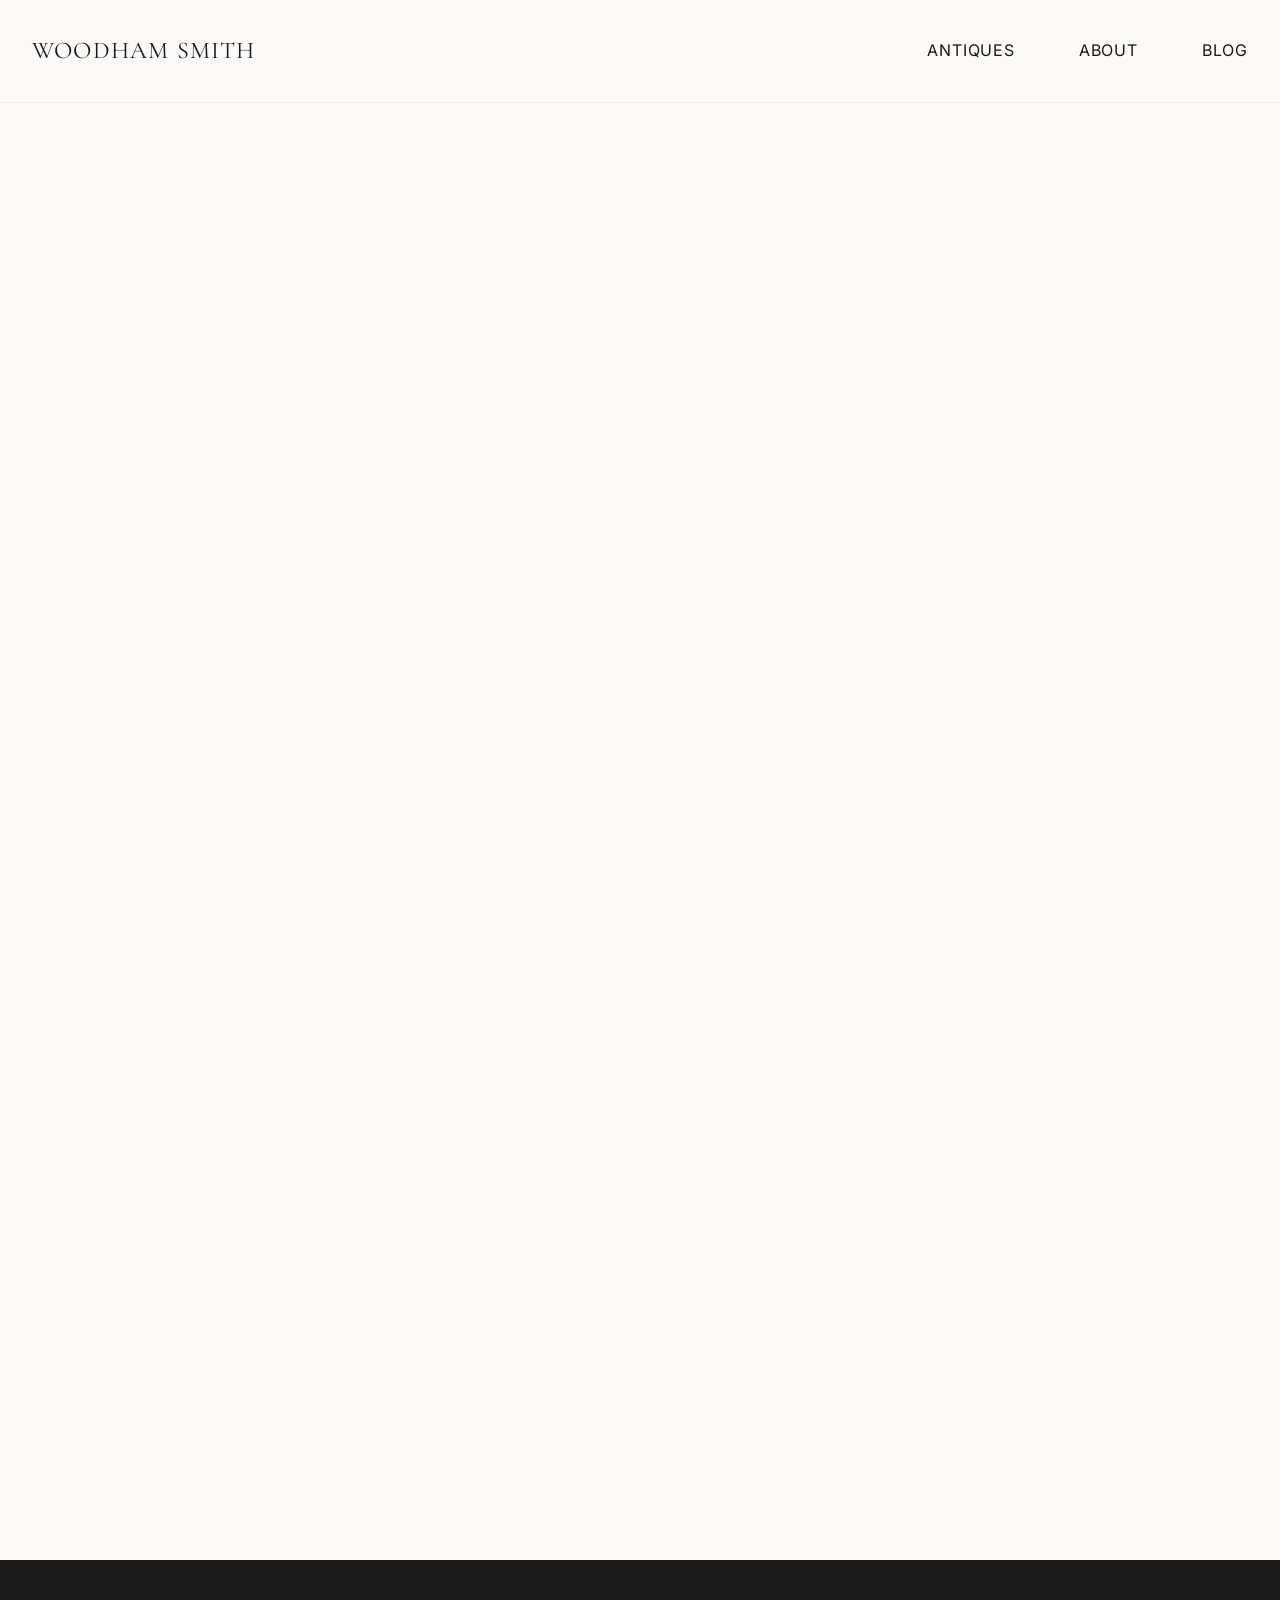
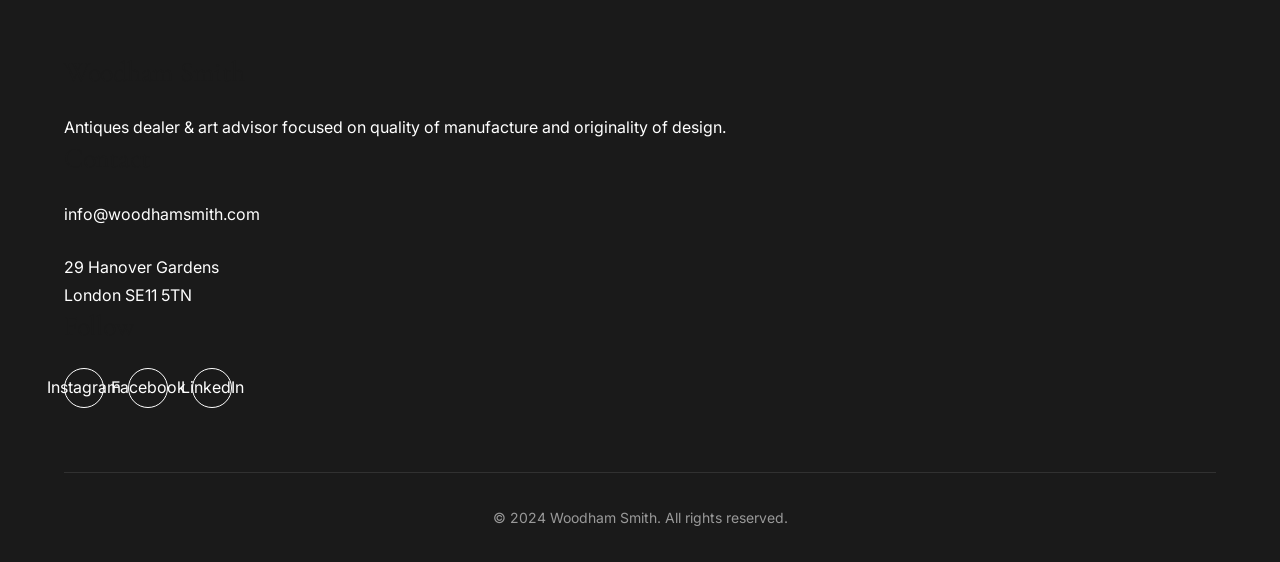
==== about.html @ f8bad155 "Initial build of Woodham Smith antiques website Complete static site with 125 products across 9 cate" ====
<!DOCTYPE html>
<html lang="en">
<head>
    <meta charset="UTF-8">
    <meta name="viewport" content="width=device-width, initial-scale=1.0">
    <title>About - Woodham Smith</title>
    <link href="https://fonts.googleapis.com/css2?family=Cormorant+Garamond:wght@400;600;700&family=Inter:wght@400;500;600&display=swap" rel="stylesheet">
    <link rel="stylesheet" href="css/style.css">
</head>
<body>
    <!-- Header -->
    <header class="header">
        <div class="header-container">
            <div class="logo">
                <a href="index.html">Woodham Smith</a>
            </div>

            <nav class="nav" id="nav">
                <a href="index.html" class="nav-link">Antiques</a>
                <a href="about.html" class="nav-link active">About</a>
                <a href="blog.html" class="nav-link">Blog</a>
            </nav>

            <button class="hamburger" id="hamburger">
                <span></span>
                <span></span>
                <span></span>
            </button>
        </div>
    </header>

    <!-- Main Content -->
    <main class="about-page">
        <section class="about-hero fade-in">
            <div class="container">
                <h1>About Thomas Woodham-Smith</h1>
            </div>
        </section>

        <section class="about-content fade-in">
            <div class="container">
                <div class="about-text">
                    <p>
                        Thomas Woodham-Smith is an antiques dealer and art advisor focused on quality of manufacture and originality of design across various periods. With a career spanning decades, he has established himself as a trusted voice in the international antiques market.
                    </p>

                    <h2>Career Highlights</h2>

                    <p>
                        In 1985, Thomas joined <strong>Mallett</strong>, where he quickly rose through the ranks to become associate director and later managing director of Mallett at Bourdon House. In 2006, he was appointed Managing Director at the Bond Street location, overseeing one of London's most prestigious antiques galleries.
                    </p>

                    <p>
                        In 2008, Thomas founded and served as Creative Director and Chairman of the <strong>Masterpiece Fair</strong>, an influential art and antiques fair that became a hallmark of the London social calendar. He continued in this role until 2010, when he left Mallett to establish himself in private dealing and consultancy.
                    </p>

                    <p>
                        Since transitioning to independent practice, Thomas has undertaken notable projects including collaborations with renowned photographer and designer Willy Rizzo, overseeing specialized restoration businesses, and acquiring workshop premises in Clapham to support his growing network of craftspeople and conservators.
                    </p>

                    <p>
                        In 2019, Thomas co-purchased and spearheaded the regeneration of the <strong>BADA Fair</strong>, rebranding and repositioning it as <strong>The Open Art Fair</strong>. This venture reflects his ongoing commitment to fostering excellence and innovation within the antiques and art community.
                    </p>

                    <h2>Philosophy</h2>

                    <p>
                        Thomas believes that the true value of an antique lies not merely in its age or provenance, but in the craftsmanship and design that created it. Whether sourcing Georgian furniture, European ceramics, or contemporary works by emerging designers, his focus remains unwavering: quality of manufacture and originality of design.
                    </p>
                </div>
            </div>
        </section>

        <section class="contact-section fade-in">
            <div class="container">
                <h2>Get In Touch</h2>
                <div class="contact-info">
                    <div class="contact-item">
                        <h3>Email</h3>
                        <p><a href="mailto:info@woodhamsmith.com">info@woodhamsmith.com</a></p>
                    </div>
                    <div class="contact-item">
                        <h3>Address</h3>
                        <p>29 Hanover Gardens<br>London SE11 5TN<br>United Kingdom</p>
                    </div>
                </div>
            </div>
        </section>
    </main>

    <!-- Footer -->
    <footer class="footer">
        <div class="container">
            <div class="footer-content">
                <div class="footer-section">
                    <h3>Woodham Smith</h3>
                    <p>Antiques dealer & art advisor focused on quality of manufacture and originality of design.</p>
                </div>

                <div class="footer-section">
                    <h3>Contact</h3>
                    <p>info@woodhamsmith.com</p>
                    <p>29 Hanover Gardens<br>London SE11 5TN</p>
                </div>

                <div class="footer-section">
                    <h3>Follow</h3>
                    <div class="social-links">
                        <a href="https://www.instagram.com/woodhamsmithltd/" target="_blank">Instagram</a>
                        <a href="https://www.facebook.com/woodhamsmith" target="_blank">Facebook</a>
                        <a href="https://www.linkedin.com/company/woodham-smith/" target="_blank">LinkedIn</a>
                    </div>
                </div>
            </div>

            <div class="footer-bottom">
                <p>&copy; 2024 Woodham Smith. All rights reserved.</p>
            </div>
        </div>
    </footer>

    <script>
        // Mobile hamburger menu toggle
        const hamburger = document.getElementById('hamburger');
        const nav = document.getElementById('nav');

        hamburger.addEventListener('click', () => {
            nav.classList.toggle('active');
            hamburger.classList.toggle('active');
        });

        // Close menu when a link is clicked
        document.querySelectorAll('.nav-link').forEach(link => {
            link.addEventListener('click', () => {
                nav.classList.remove('active');
                hamburger.classList.remove('active');
            });
        });
    </script>
</body>
</html>
---- css/style.css ----
/* ============================================================================
   WOODHAM SMITH - Luxury Antiques Dealer Website
   Professional CSS for elegant, responsive design
   ============================================================================ */

/* ============================================================================
   1. CSS VARIABLES - Colors, Fonts, Spacing
   ============================================================================ */

:root {
  /* Color Palette */
  --color-off-white: #faf9f7;
  --color-white: #ffffff;
  --color-charcoal: #1a1a1a;
  --color-dark-gray: #2a2a2a;
  --color-light-gray: #f0ebe3;
  --color-medium-gray: #999999;
  --color-gold: #b8860b;
  --color-gold-light: #d4af37;
  --color-gold-dark: #8b6914;

  /* Typography */
  --font-serif: "Cormorant Garamond", "Georgia", serif;
  --font-sans: "Inter", -apple-system, BlinkMacSystemFont, "Segoe UI", "Roboto", sans-serif;

  /* Font Sizes */
  --fs-h1: 3.5rem;
  --fs-h2: 2.5rem;
  --fs-h3: 1.75rem;
  --fs-h4: 1.5rem;
  --fs-base: 1rem;
  --fs-small: 0.875rem;
  --fs-xs: 0.75rem;

  /* Line Heights */
  --lh-tight: 1.2;
  --lh-normal: 1.6;
  --lh-relaxed: 1.8;

  /* Spacing */
  --spacing-xs: 0.5rem;
  --spacing-sm: 1rem;
  --spacing-md: 1.5rem;
  --spacing-lg: 2rem;
  --spacing-xl: 3rem;
  --spacing-2xl: 4rem;
  --spacing-3xl: 6rem;

  /* Transitions */
  --transition-fast: 150ms ease-out;
  --transition-normal: 300ms ease-out;
  --transition-slow: 500ms ease-out;

  /* Shadows */
  --shadow-sm: 0 2px 8px rgba(26, 26, 26, 0.08);
  --shadow-md: 0 4px 16px rgba(26, 26, 26, 0.12);
  --shadow-lg: 0 8px 32px rgba(26, 26, 26, 0.16);

  /* Breakpoints (used in media queries) */
  --bp-sm: 480px;
  --bp-md: 768px;
  --bp-lg: 1024px;
  --bp-xl: 1440px;
}

/* ============================================================================
   2. RESET & BASE STYLES
   ============================================================================ */

*,
*::before,
*::after {
  box-sizing: border-box;
  margin: 0;
  padding: 0;
}

html {
  font-size: 16px;
  scroll-behavior: smooth;
  -webkit-font-smoothing: antialiased;
  -moz-osx-font-smoothing: grayscale;
}

body {
  font-family: var(--font-sans);
  font-size: var(--fs-base);
  line-height: var(--lh-normal);
  color: var(--color-charcoal);
  background-color: var(--color-off-white);
  overflow-x: hidden;
}

/* Typography Base */
h1, h2, h3, h4, h5, h6 {
  font-family: var(--font-serif);
  font-weight: 400;
  line-height: var(--lh-tight);
  margin-bottom: var(--spacing-md);
  color: var(--color-charcoal);
}

h1 {
  font-size: var(--fs-h1);
  letter-spacing: -0.02em;
}

h2 {
  font-size: var(--fs-h2);
  letter-spacing: -0.015em;
}

h3 {
  font-size: var(--fs-h3);
  letter-spacing: -0.01em;
}

h4 {
  font-size: var(--fs-h4);
}

h5 {
  font-size: 1.25rem;
}

h6 {
  font-size: var(--fs-base);
  text-transform: uppercase;
  letter-spacing: 0.15em;
  font-weight: 500;
}

p {
  margin-bottom: var(--spacing-md);
  line-height: var(--lh-relaxed);
}

p:last-child {
  margin-bottom: 0;
}

a {
  color: var(--color-charcoal);
  text-decoration: none;
  transition: color var(--transition-normal);
}

a:hover {
  color: var(--color-gold);
}

ul, ol {
  margin-bottom: var(--spacing-md);
  padding-left: var(--spacing-lg);
}

li {
  margin-bottom: var(--spacing-sm);
}

img {
  display: block;
  max-width: 100%;
  height: auto;
}

button {
  font-family: var(--font-sans);
  cursor: pointer;
  border: none;
  background: none;
}

/* ============================================================================
   3. HEADER & NAVIGATION
   ============================================================================ */

.header {
  position: fixed;
  top: 0;
  left: 0;
  right: 0;
  z-index: 1000;
  background-color: var(--color-off-white);
  border-bottom: 1px solid var(--color-light-gray);
  transition: all var(--transition-normal);
  padding: var(--spacing-md) var(--spacing-lg);
}

.header.scrolled {
  box-shadow: var(--shadow-sm);
}

.header-container {
  max-width: 1440px;
  margin: 0 auto;
  display: flex;
  align-items: center;
  justify-content: space-between;
}

.logo {
  font-family: var(--font-serif);
  font-size: var(--fs-h4);
  font-weight: 400;
  letter-spacing: 0.05em;
  color: var(--color-charcoal);
  text-transform: uppercase;
  transition: color var(--transition-normal);
}

.logo:hover {
  color: var(--color-gold);
}

.nav {
  display: none;
  gap: var(--spacing-2xl);
}

.nav a {
  font-size: var(--fs-base);
  letter-spacing: 0.05em;
  text-transform: uppercase;
  position: relative;
}

.nav a::after {
  content: '';
  position: absolute;
  bottom: -4px;
  left: 0;
  width: 0;
  height: 2px;
  background-color: var(--color-gold);
  transition: width var(--transition-normal);
}

.nav a:hover::after {
  width: 100%;
}

/* Mobile Hamburger Menu */
.hamburger {
  display: flex;
  flex-direction: column;
  gap: 6px;
  width: 24px;
  height: 24px;
  background: none;
  border: none;
  padding: 0;
  cursor: pointer;
}

.hamburger span {
  display: block;
  width: 100%;
  height: 2px;
  background-color: var(--color-charcoal);
  transition: all var(--transition-normal);
}

.hamburger.active span:nth-child(1) {
  transform: rotate(45deg) translate(8px, 8px);
}

.hamburger.active span:nth-child(2) {
  opacity: 0;
}

.hamburger.active span:nth-child(3) {
  transform: rotate(-45deg) translate(7px, -7px);
}

/* Mobile Navigation Menu */
.mobile-nav {
  position: absolute;
  top: 100%;
  left: 0;
  right: 0;
  background-color: var(--color-off-white);
  border-bottom: 1px solid var(--color-light-gray);
  max-height: 0;
  overflow: hidden;
  transition: max-height var(--transition-normal);
  display: flex;
  flex-direction: column;
}

.mobile-nav.active {
  max-height: 400px;
}

.mobile-nav a {
  padding: var(--spacing-md) var(--spacing-lg);
  border-top: 1px solid var(--color-light-gray);
  font-size: var(--fs-base);
  letter-spacing: 0.05em;
  text-transform: uppercase;
}

.mobile-nav a:hover {
  background-color: var(--color-light-gray);
}

/* Desktop Navigation */
@media (min-width: 768px) {
  .nav {
    display: flex;
  }

  .hamburger {
    display: none;
  }

  .mobile-nav {
    display: none !important;
  }

  .header {
    padding: var(--spacing-lg) var(--spacing-lg);
  }
}

/* ============================================================================
   4. HERO SECTION
   ============================================================================ */

.hero {
  position: relative;
  width: 100%;
  height: 60vh;
  min-height: 500px;
  margin-top: 70px;
  background-size: cover;
  background-position: center;
  background-attachment: fixed;
  display: flex;
  align-items: center;
  justify-content: center;
  text-align: center;
  overflow: hidden;
}

.hero::before {
  content: '';
  position: absolute;
  top: 0;
  left: 0;
  right: 0;
  bottom: 0;
  background: rgba(26, 26, 26, 0.4);
  z-index: 1;
}

.hero-content {
  position: relative;
  z-index: 2;
  color: var(--color-white);
  max-width: 800px;
  padding: var(--spacing-lg);
  animation: fadeInUp 1s ease-out;
}

.hero h1 {
  color: var(--color-white);
  font-size: clamp(2rem, 8vw, var(--fs-h1));
  margin-bottom: var(--spacing-md);
}

.hero p {
  font-size: clamp(1rem, 2vw, 1.25rem);
  color: var(--color-white);
  letter-spacing: 0.02em;
  margin-bottom: var(--spacing-lg);
}

/* ============================================================================
   5. PRODUCT GRID
   ============================================================================ */

.products-section {
  padding: var(--spacing-3xl) var(--spacing-lg);
  max-width: 1440px;
  margin: 0 auto;
}

.products-section h2 {
  text-align: center;
  margin-bottom: var(--spacing-3xl);
}

.products-grid {
  display: grid;
  grid-template-columns: 1fr;
  gap: var(--spacing-xl);
}

@media (min-width: 768px) {
  .products-grid {
    grid-template-columns: repeat(2, 1fr);
    gap: var(--spacing-2xl);
  }
}

@media (min-width: 1024px) {
  .products-grid {
    grid-template-columns: repeat(3, 1fr);
    gap: var(--spacing-2xl);
  }
}

.product-card {
  position: relative;
  overflow: hidden;
  background-color: var(--color-white);
  transition: all var(--transition-normal);
  box-shadow: var(--shadow-sm);
}

.product-card:hover {
  box-shadow: var(--shadow-lg);
  transform: translateY(-4px);
}

.product-image-wrapper {
  position: relative;
  overflow: hidden;
  aspect-ratio: 3 / 4;
}

.product-image {
  width: 100%;
  height: 100%;
  object-fit: cover;
  transition: transform var(--transition-slow);
}

.product-card:hover .product-image {
  transform: scale(1.05);
}

.product-overlay {
  position: absolute;
  top: 0;
  left: 0;
  right: 0;
  bottom: 0;
  background: rgba(26, 26, 26, 0.6);
  display: flex;
  flex-direction: column;
  align-items: center;
  justify-content: center;
  opacity: 0;
  transition: opacity var(--transition-normal);
  z-index: 10;
}

.product-card:hover .product-overlay {
  opacity: 1;
}

.product-overlay h3 {
  color: var(--color-white);
  margin-bottom: var(--spacing-md);
  text-align: center;
}

.product-info {
  padding: var(--spacing-md);
}

.product-title {
  font-family: var(--font-serif);
  font-size: var(--fs-h4);
  margin-bottom: var(--spacing-sm);
  color: var(--color-charcoal);
}

.product-category {
  font-size: var(--fs-small);
  color: var(--color-medium-gray);
  text-transform: uppercase;
  letter-spacing: 0.1em;
  margin-bottom: var(--spacing-sm);
}

.product-price {
  font-family: var(--font-serif);
  font-size: var(--fs-base);
  color: var(--color-gold);
  font-weight: 500;
}

/* ============================================================================
   6. CATEGORY FILTER BAR
   ============================================================================ */

.category-filter {
  padding: var(--spacing-lg) var(--spacing-lg);
  background-color: var(--color-white);
  border-bottom: 1px solid var(--color-light-gray);
  overflow-x: auto;
  -webkit-overflow-scrolling: touch;
}

.category-filter-container {
  max-width: 1440px;
  margin: 0 auto;
  display: flex;
  gap: var(--spacing-md);
  white-space: nowrap;
  padding: 0 0 var(--spacing-sm) 0;
}

.filter-pill {
  padding: var(--spacing-sm) var(--spacing-lg);
  border: 1px solid var(--color-medium-gray);
  background-color: transparent;
  color: var(--color-charcoal);
  font-size: var(--fs-small);
  letter-spacing: 0.05em;
  text-transform: uppercase;
  border-radius: 20px;
  cursor: pointer;
  transition: all var(--transition-normal);
  flex-shrink: 0;
}

.filter-pill:hover,
.filter-pill.active {
  background-color: var(--color-charcoal);
  color: var(--color-white);
  border-color: var(--color-charcoal);
}

/* ============================================================================
   7. INDIVIDUAL PRODUCT PAGE
   ============================================================================ */

.product-detail-section {
  padding: var(--spacing-3xl) var(--spacing-lg);
  margin-top: 70px;
  max-width: 1400px;
  margin-left: auto;
  margin-right: auto;
}

.product-detail-container {
  display: grid;
  gap: var(--spacing-3xl);
}

@media (min-width: 1024px) {
  .product-detail-container {
    grid-template-columns: 1fr 1fr;
    gap: var(--spacing-2xl);
  }
}

.product-gallery {
  position: relative;
}

.product-gallery-main {
  aspect-ratio: 3 / 4;
  overflow: hidden;
  background-color: var(--color-light-gray);
  margin-bottom: var(--spacing-md);
  cursor: zoom-in;
}

.product-gallery-main img {
  width: 100%;
  height: 100%;
  object-fit: cover;
  transition: transform var(--transition-slow);
}

.product-gallery-main.zoomed img {
  transform: scale(1.5);
  cursor: zoom-out;
}

.product-thumbnails {
  display: grid;
  grid-template-columns: repeat(4, 1fr);
  gap: var(--spacing-sm);
}

.product-thumbnail {
  aspect-ratio: 1;
  overflow: hidden;
  cursor: pointer;
  border: 2px solid transparent;
  transition: all var(--transition-normal);
}

.product-thumbnail:hover,
.product-thumbnail.active {
  border-color: var(--color-gold);
}

.product-thumbnail img {
  width: 100%;
  height: 100%;
  object-fit: cover;
  transition: transform var(--transition-normal);
}

.product-thumbnail:hover img {
  transform: scale(1.05);
}

@media (max-width: 1023px) {
  .product-gallery-main {
    position: sticky;
    top: 100px;
  }
}

.product-details {
  display: flex;
  flex-direction: column;
}

.product-details h1 {
  margin-bottom: var(--spacing-md);
}

.product-meta {
  display: flex;
  align-items: baseline;
  gap: var(--spacing-md);
  margin-bottom: var(--spacing-lg);
  padding-bottom: var(--spacing-lg);
  border-bottom: 1px solid var(--color-light-gray);
}

.product-price-detail {
  font-family: var(--font-serif);
  font-size: var(--fs-h3);
  color: var(--color-gold);
}

.product-status {
  font-size: var(--fs-small);
  color: var(--color-medium-gray);
  text-transform: uppercase;
  letter-spacing: 0.1em;
}

.product-description {
  margin-bottom: var(--spacing-lg);
  line-height: var(--lh-relaxed);
}

.product-specs {
  margin-bottom: var(--spacing-lg);
}

.product-specs h4 {
  margin-bottom: var(--spacing-sm);
  font-size: var(--fs-base);
  text-transform: uppercase;
  letter-spacing: 0.1em;
}

.product-specs ul {
  list-style: none;
  padding: 0;
}

.product-specs li {
  padding: var(--spacing-xs) 0;
  border-bottom: 1px solid var(--color-light-gray);
  display: flex;
  justify-content: space-between;
}

.product-specs li:last-child {
  border-bottom: none;
}

.enquire-button {
  align-self: flex-start;
  margin-top: auto;
}

/* ============================================================================
   8. ENQUIRE BUTTON (GLOBAL)
   ============================================================================ */

.btn-enquire {
  display: inline-block;
  padding: var(--spacing-md) var(--spacing-2xl);
  background-color: var(--color-charcoal);
  color: var(--color-white);
  font-size: var(--fs-small);
  letter-spacing: 0.1em;
  text-transform: uppercase;
  border-radius: 2px;
  transition: all var(--transition-normal);
  box-shadow: var(--shadow-sm);
  position: relative;
  overflow: hidden;
}

.btn-enquire::before {
  content: '';
  position: absolute;
  top: 0;
  left: -100%;
  width: 100%;
  height: 100%;
  background-color: var(--color-gold);
  transition: left var(--transition-normal);
  z-index: -1;
}

.btn-enquire:hover {
  color: var(--color-charcoal);
  box-shadow: var(--shadow-md);
}

.btn-enquire:hover::before {
  left: 0;
}

/* Secondary Button */
.btn-secondary {
  display: inline-block;
  padding: var(--spacing-md) var(--spacing-2xl);
  background-color: transparent;
  color: var(--color-charcoal);
  border: 1px solid var(--color-charcoal);
  font-size: var(--fs-small);
  letter-spacing: 0.1em;
  text-transform: uppercase;
  border-radius: 2px;
  transition: all var(--transition-normal);
}

.btn-secondary:hover {
  background-color: var(--color-charcoal);
  color: var(--color-white);
}

/* ============================================================================
   9. ABOUT PAGE
   ============================================================================ */

.about-section {
  padding: var(--spacing-3xl) var(--spacing-lg);
  margin-top: 70px;
  max-width: 1000px;
  margin-left: auto;
  margin-right: auto;
}

.about-header {
  text-align: center;
  margin-bottom: var(--spacing-3xl);
}

.about-header h1 {
  margin-bottom: var(--spacing-md);
}

.about-content {
  display: grid;
  gap: var(--spacing-3xl);
}

@media (min-width: 768px) {
  .about-content {
    grid-template-columns: 1fr 1fr;
    gap: var(--spacing-2xl);
    align-items: center;
  }
}

.about-text {
  line-height: var(--lh-relaxed);
}

.about-text h3 {
  margin-bottom: var(--spacing-md);
  margin-top: var(--spacing-lg);
}

.about-text h3:first-child {
  margin-top: 0;
}

.about-image {
  width: 100%;
  aspect-ratio: 4 / 5;
  overflow: hidden;
  border-radius: 2px;
}

.about-image img {
  width: 100%;
  height: 100%;
  object-fit: cover;
}

/* ============================================================================
   10. BLOG LISTING PAGE
   ============================================================================ */

.blog-section {
  padding: var(--spacing-3xl) var(--spacing-lg);
  margin-top: 70px;
  max-width: 1440px;
  margin-left: auto;
  margin-right: auto;
}

.blog-section h1 {
  text-align: center;
  margin-bottom: var(--spacing-3xl);
}

.blog-grid {
  display: grid;
  grid-template-columns: 1fr;
  gap: var(--spacing-2xl);
}

@media (min-width: 768px) {
  .blog-grid {
    grid-template-columns: repeat(2, 1fr);
  }
}

@media (min-width: 1024px) {
  .blog-grid {
    grid-template-columns: repeat(3, 1fr);
  }
}

.blog-card {
  display: flex;
  flex-direction: column;
  background-color: var(--color-white);
  box-shadow: var(--shadow-sm);
  transition: all var(--transition-normal);
  overflow: hidden;
}

.blog-card:hover {
  box-shadow: var(--shadow-lg);
  transform: translateY(-4px);
}

.blog-thumbnail {
  width: 100%;
  aspect-ratio: 16 / 9;
  overflow: hidden;
  background-color: var(--color-light-gray);
}

.blog-thumbnail img {
  width: 100%;
  height: 100%;
  object-fit: cover;
  transition: transform var(--transition-slow);
}

.blog-card:hover .blog-thumbnail img {
  transform: scale(1.05);
}

.blog-card-content {
  padding: var(--spacing-lg);
  display: flex;
  flex-direction: column;
  flex-grow: 1;
}

.blog-date {
  font-size: var(--fs-small);
  color: var(--color-medium-gray);
  text-transform: uppercase;
  letter-spacing: 0.1em;
  margin-bottom: var(--spacing-sm);
}

.blog-card h3 {
  margin-bottom: var(--spacing-md);
  font-size: var(--fs-h4);
}

.blog-excerpt {
  color: var(--color-medium-gray);
  margin-bottom: var(--spacing-md);
  line-height: var(--lh-relaxed);
  flex-grow: 1;
}

.blog-card-link {
  color: var(--color-gold);
  font-size: var(--fs-small);
  letter-spacing: 0.1em;
  text-transform: uppercase;
  transition: color var(--transition-normal);
}

.blog-card-link:hover {
  color: var(--color-gold-dark);
}

/* ============================================================================
   11. BLOG POST PAGE
   ============================================================================ */

.blog-post-section {
  padding: var(--spacing-3xl) var(--spacing-lg);
  margin-top: 70px;
  max-width: 800px;
  margin-left: auto;
  margin-right: auto;
}

.blog-post-header {
  text-align: center;
  margin-bottom: var(--spacing-3xl);
  padding-bottom: var(--spacing-3xl);
  border-bottom: 1px solid var(--color-light-gray);
}

.blog-post-header h1 {
  margin-bottom: var(--spacing-md);
  font-size: clamp(2rem, 6vw, var(--fs-h2));
}

.blog-post-meta {
  display: flex;
  justify-content: center;
  gap: var(--spacing-md);
  font-size: var(--fs-small);
  color: var(--color-medium-gray);
  text-transform: uppercase;
  letter-spacing: 0.1em;
}

.blog-post-featured {
  width: 100%;
  aspect-ratio: 16 / 9;
  margin-bottom: var(--spacing-3xl);
  overflow: hidden;
  border-radius: 2px;
}

.blog-post-featured img {
  width: 100%;
  height: 100%;
  object-fit: cover;
}

.blog-post-content {
  font-size: var(--fs-base);
  line-height: var(--lh-relaxed);
  color: var(--color-charcoal);
}

.blog-post-content h2 {
  margin-top: var(--spacing-2xl);
  margin-bottom: var(--spacing-md);
}

.blog-post-content h3 {
  margin-top: var(--spacing-xl);
  margin-bottom: var(--spacing-md);
  font-size: var(--fs-h4);
}

.blog-post-content p {
  margin-bottom: var(--spacing-md);
}

.blog-post-content blockquote {
  padding-left: var(--spacing-lg);
  border-left: 3px solid var(--color-gold);
  margin: var(--spacing-lg) 0;
  color: var(--color-medium-gray);
  font-style: italic;
}

.blog-post-content img {
  margin: var(--spacing-2xl) 0;
  border-radius: 2px;
}

.blog-post-footer {
  margin-top: var(--spacing-3xl);
  padding-top: var(--spacing-2xl);
  border-top: 1px solid var(--color-light-gray);
  text-align: center;
}

/* ============================================================================
   12. FOOTER
   ============================================================================ */

.footer {
  background-color: var(--color-charcoal);
  color: var(--color-white);
  padding: var(--spacing-3xl) var(--spacing-lg) var(--spacing-lg);
  margin-top: var(--spacing-3xl);
}

.footer-container {
  max-width: 1440px;
  margin: 0 auto;
  display: grid;
  grid-template-columns: 1fr;
  gap: var(--spacing-2xl);
}

@media (min-width: 768px) {
  .footer-container {
    grid-template-columns: repeat(3, 1fr);
    gap: var(--spacing-2xl);
  }
}

.footer-section h4 {
  color: var(--color-white);
  margin-bottom: var(--spacing-md);
  font-size: var(--fs-small);
  letter-spacing: 0.1em;
  text-transform: uppercase;
}

.footer-links {
  list-style: none;
  display: flex;
  flex-direction: column;
  gap: var(--spacing-sm);
}

.footer-links a {
  color: var(--color-white);
  font-size: var(--fs-small);
  transition: color var(--transition-normal);
}

.footer-links a:hover {
  color: var(--color-gold);
}

.social-links {
  display: flex;
  gap: var(--spacing-md);
  margin-top: var(--spacing-md);
}

.social-links a {
  display: inline-flex;
  align-items: center;
  justify-content: center;
  width: 40px;
  height: 40px;
  border-radius: 50%;
  border: 1px solid var(--color-white);
  color: var(--color-white);
  transition: all var(--transition-normal);
  font-size: var(--fs-base);
}

.social-links a:hover {
  background-color: var(--color-gold);
  border-color: var(--color-gold);
  color: var(--color-charcoal);
}

.footer-bottom {
  margin-top: var(--spacing-2xl);
  padding-top: var(--spacing-lg);
  border-top: 1px solid rgba(255, 255, 255, 0.1);
  text-align: center;
  font-size: var(--fs-small);
  color: var(--color-medium-gray);
}

/* ============================================================================
   13. LIGHTBOX / MODAL
   ============================================================================ */

.lightbox {
  position: fixed;
  top: 0;
  left: 0;
  right: 0;
  bottom: 0;
  background-color: rgba(26, 26, 26, 0.95);
  z-index: 2000;
  display: none;
  align-items: center;
  justify-content: center;
  padding: var(--spacing-lg);
  animation: fadeIn var(--transition-normal);
}

.lightbox.active {
  display: flex;
}

.lightbox-content {
  position: relative;
  max-width: 90%;
  max-height: 90%;
  width: auto;
  height: auto;
}

.lightbox-image {
  max-width: 100%;
  max-height: 100%;
  display: block;
}

.lightbox-close {
  position: absolute;
  top: -40px;
  right: 0;
  width: 40px;
  height: 40px;
  background: none;
  border: none;
  color: var(--color-white);
  font-size: 2rem;
  cursor: pointer;
  transition: color var(--transition-normal);
  display: flex;
  align-items: center;
  justify-content: center;
}

.lightbox-close:hover {
  color: var(--color-gold);
}

.lightbox-nav {
  position: absolute;
  top: 50%;
  transform: translateY(-50%);
  background: none;
  border: none;
  color: var(--color-white);
  font-size: 2rem;
  cursor: pointer;
  padding: var(--spacing-md);
  transition: color var(--transition-normal);
  z-index: 2001;
}

.lightbox-nav:hover {
  color: var(--color-gold);
}

.lightbox-prev {
  left: -60px;
}

.lightbox-next {
  right: -60px;
}

@media (max-width: 768px) {
  .lightbox-prev {
    left: var(--spacing-sm);
  }

  .lightbox-next {
    right: var(--spacing-sm);
  }

  .lightbox-close {
    top: var(--spacing-sm);
    right: var(--spacing-sm);
  }
}

/* ============================================================================
   14. ANIMATIONS
   ============================================================================ */

@keyframes fadeIn {
  from {
    opacity: 0;
  }
  to {
    opacity: 1;
  }
}

@keyframes fadeInUp {
  from {
    opacity: 0;
    transform: translateY(30px);
  }
  to {
    opacity: 1;
    transform: translateY(0);
  }
}

@keyframes fadeInDown {
  from {
    opacity: 0;
    transform: translateY(-30px);
  }
  to {
    opacity: 1;
    transform: translateY(0);
  }
}

@keyframes slideInLeft {
  from {
    opacity: 0;
    transform: translateX(-30px);
  }
  to {
    opacity: 1;
    transform: translateX(0);
  }
}

@keyframes slideInRight {
  from {
    opacity: 0;
    transform: translateX(30px);
  }
  to {
    opacity: 1;
    transform: translateX(0);
  }
}

/* Scroll-triggered animations (use with JavaScript) */
.fade-in {
  opacity: 0;
  animation: fadeIn var(--transition-slow) ease-out forwards;
}

.fade-in-up {
  opacity: 0;
  transform: translateY(30px);
  animation: fadeInUp var(--transition-slow) ease-out forwards;
}

.fade-in-down {
  opacity: 0;
  transform: translateY(-30px);
  animation: fadeInDown var(--transition-slow) ease-out forwards;
}

.slide-in-left {
  opacity: 0;
  transform: translateX(-30px);
  animation: slideInLeft var(--transition-slow) ease-out forwards;
}

.slide-in-right {
  opacity: 0;
  transform: translateX(30px);
  animation: slideInRight var(--transition-slow) ease-out forwards;
}

/* ============================================================================
   15. UTILITY CLASSES
   ============================================================================ */

.container {
  max-width: 1440px;
  margin: 0 auto;
  padding: 0 var(--spacing-lg);
}

.mt-xs { margin-top: var(--spacing-xs); }
.mt-sm { margin-top: var(--spacing-sm); }
.mt-md { margin-top: var(--spacing-md); }
.mt-lg { margin-top: var(--spacing-lg); }
.mt-xl { margin-top: var(--spacing-xl); }
.mt-2xl { margin-top: var(--spacing-2xl); }
.mt-3xl { margin-top: var(--spacing-3xl); }

.mb-xs { margin-bottom: var(--spacing-xs); }
.mb-sm { margin-bottom: var(--spacing-sm); }
.mb-md { margin-bottom: var(--spacing-md); }
.mb-lg { margin-bottom: var(--spacing-lg); }
.mb-xl { margin-bottom: var(--spacing-xl); }
.mb-2xl { margin-bottom: var(--spacing-2xl); }
.mb-3xl { margin-bottom: var(--spacing-3xl); }

.text-center { text-align: center; }
.text-right { text-align: right; }
.text-left { text-align: left; }

.text-gold { color: var(--color-gold); }
.text-charcoal { color: var(--color-charcoal); }
.text-gray { color: var(--color-medium-gray); }

.bg-white { background-color: var(--color-white); }
.bg-light-gray { background-color: var(--color-light-gray); }
.bg-charcoal { background-color: var(--color-charcoal); }

.hidden { display: none !important; }
.visible { display: block !important; }

.no-scroll { overflow: hidden; }

/* ============================================================================
   16. RESPONSIVE TYPOGRAPHY ADJUSTMENTS
   ============================================================================ */

@media (max-width: 480px) {
  :root {
    --fs-h1: 2.5rem;
    --fs-h2: 2rem;
    --fs-h3: 1.5rem;
    --fs-h4: 1.25rem;
  }

  .header {
    padding: var(--spacing-md) var(--spacing-md);
  }

  .products-section,
  .about-section,
  .blog-section,
  .blog-post-section,
  .product-detail-section {
    padding: var(--spacing-2xl) var(--spacing-md);
  }

  .footer {
    padding: var(--spacing-2xl) var(--spacing-md) var(--spacing-md);
  }
}

/* ============================================================================
   17. FOCUS STATES (Accessibility)
   ============================================================================ */

a:focus-visible,
button:focus-visible {
  outline: 2px solid var(--color-gold);
  outline-offset: 2px;
}

/* ============================================================================
   18. PRINT STYLES
   ============================================================================ */

@media print {
  .header,
  .footer,
  .mobile-nav,
  .category-filter,
  .btn-enquire {
    display: none;
  }

  body {
    background-color: var(--color-white);
  }

  a {
    text-decoration: underline;
  }
}

/* ============================================================================
   19. DARK MODE SUPPORT (Optional - Can be extended)
   ============================================================================ */

@media (prefers-color-scheme: dark) {
  /* Add dark mode overrides here if needed */
}

/* ============================================================================
   20. REDUCED MOTION SUPPORT (Accessibility)
   ============================================================================ */

@media (prefers-reduced-motion: reduce) {
  *,
  *::before,
  *::after {
    animation-duration: 0.01ms !important;
    animation-iteration-count: 1 !important;
    transition-duration: 0.01ms !important;
    scroll-behavior: auto !important;
  }
}
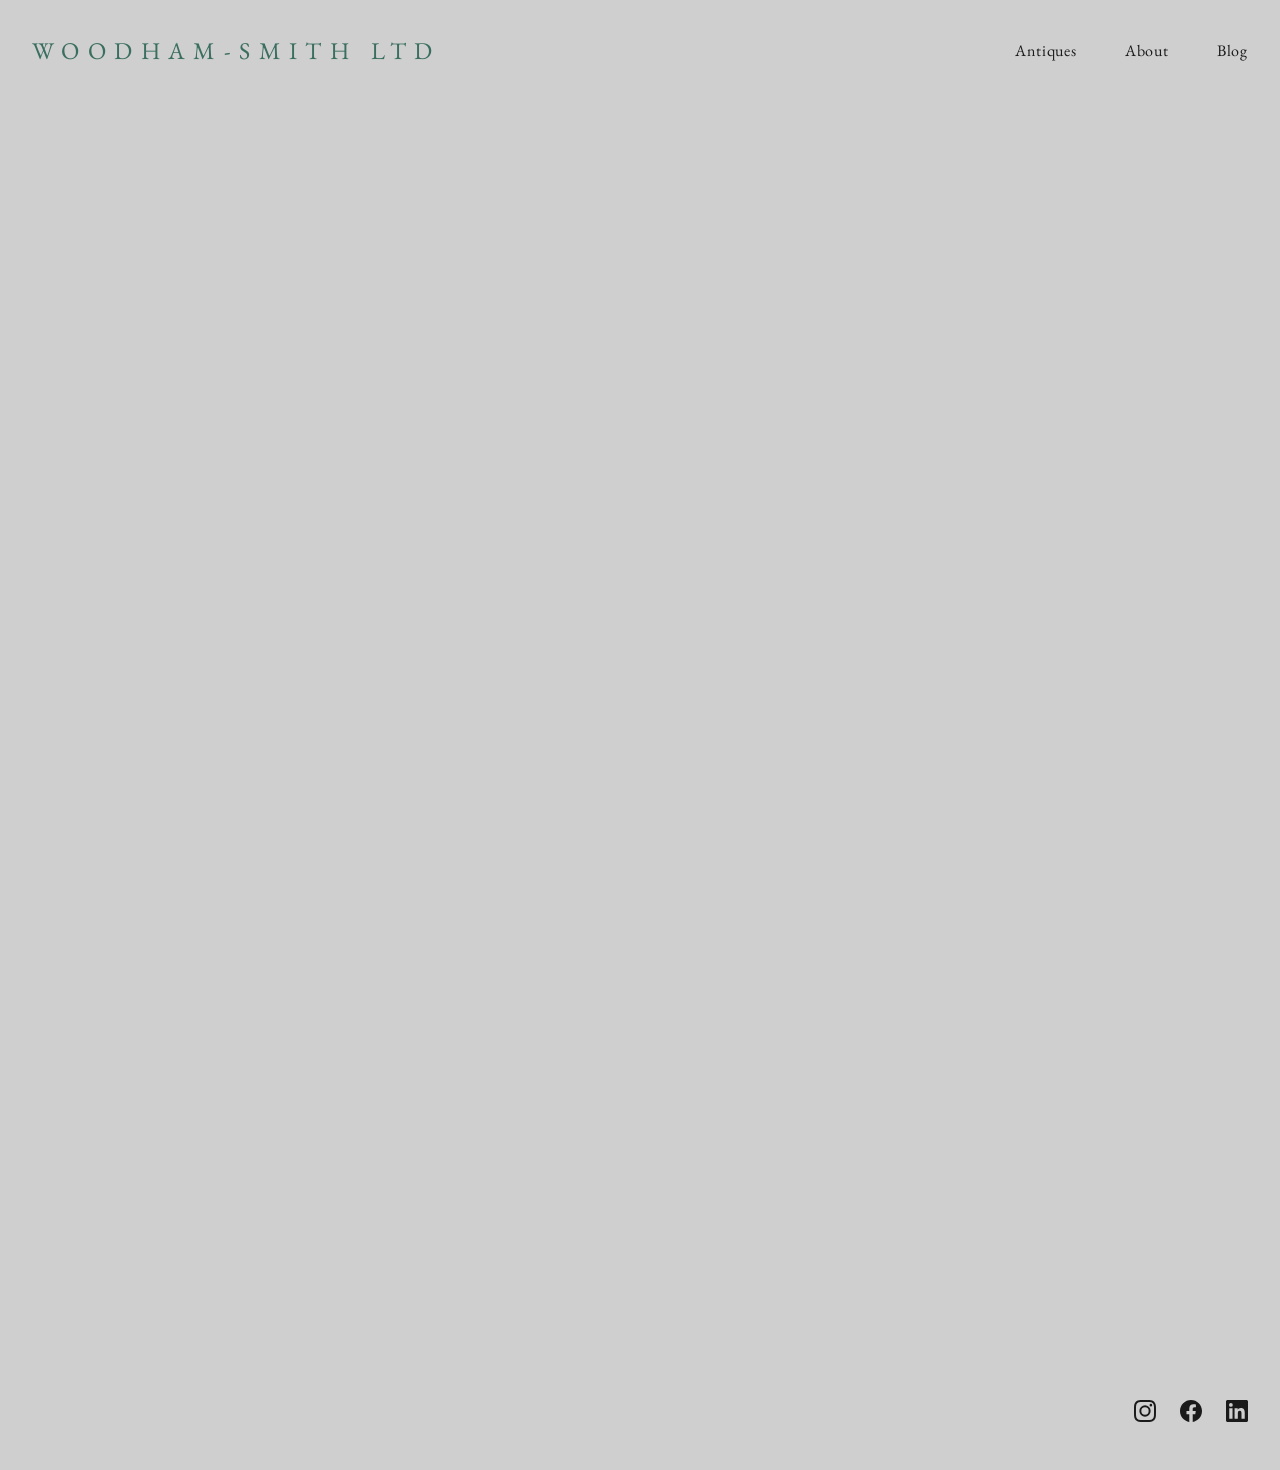
==== commit 3f82dfc9: "Update all pages: fix nav, styling, remove hamburger menu" ====
--- a/about.html
+++ b/about.html
@@ -4,7 +4,7 @@
     <meta charset="UTF-8">
     <meta name="viewport" content="width=device-width, initial-scale=1.0">
     <title>About - Woodham Smith</title>
-    <link href="https://fonts.googleapis.com/css2?family=Cormorant+Garamond:wght@400;600;700&family=Inter:wght@400;500;600&display=swap" rel="stylesheet">
+    <link href="https://fonts.googleapis.com/css2?family=EB+Garamond:wght@400;500;600;700&display=swap" rel="stylesheet">
     <link rel="stylesheet" href="css/style.css">
 </head>
 <body>
@@ -12,20 +12,15 @@
     <header class="header">
         <div class="header-container">
             <div class="logo">
-                <a href="index.html">Woodham Smith</a>
+                <a href="index.html">Woodham-Smith LTD</a>
             </div>
 
             <nav class="nav" id="nav">
-                <a href="index.html" class="nav-link">Antiques</a>
+                <a href="antiques.html" class="nav-link">Antiques</a>
                 <a href="about.html" class="nav-link active">About</a>
                 <a href="blog.html" class="nav-link">Blog</a>
             </nav>
 
-            <button class="hamburger" id="hamburger">
-                <span></span>
-                <span></span>
-                <span></span>
-            </button>
         </div>
     </header>
 
@@ -88,54 +83,15 @@
         </section>
     </main>
 
-    <!-- Footer -->
-    <footer class="footer">
-        <div class="container">
-            <div class="footer-content">
-                <div class="footer-section">
-                    <h3>Woodham Smith</h3>
-                    <p>Antiques dealer & art advisor focused on quality of manufacture and originality of design.</p>
-                </div>
-
-                <div class="footer-section">
-                    <h3>Contact</h3>
-                    <p>info@woodhamsmith.com</p>
-                    <p>29 Hanover Gardens<br>London SE11 5TN</p>
-                </div>
-
-                <div class="footer-section">
-                    <h3>Follow</h3>
-                    <div class="social-links">
-                        <a href="https://www.instagram.com/woodhamsmithltd/" target="_blank">Instagram</a>
-                        <a href="https://www.facebook.com/woodhamsmith" target="_blank">Facebook</a>
-                        <a href="https://www.linkedin.com/company/woodham-smith/" target="_blank">LinkedIn</a>
-                    </div>
-                </div>
-            </div>
-
-            <div class="footer-bottom">
-                <p>&copy; 2024 Woodham Smith. All rights reserved.</p>
+    <footer class="footer-minimal">
+        <div class="footer-minimal-inner">
+            <div class="social-icons">
+                <a href="https://www.instagram.com/woodhamsmithltd/" target="_blank" aria-label="Instagram"><svg viewBox="0 0 24 24"><path d="M12 2.163c3.204 0 3.584.012 4.85.07 3.252.148 4.771 1.691 4.919 4.919.058 1.265.069 1.645.069 4.849 0 3.205-.012 3.584-.069 4.849-.149 3.225-1.664 4.771-4.919 4.919-1.266.058-1.644.07-4.85.07-3.204 0-3.584-.012-4.849-.07-3.26-.149-4.771-1.699-4.919-4.92-.058-1.265-.07-1.644-.07-4.849 0-3.204.013-3.583.07-4.849.149-3.227 1.664-4.771 4.919-4.919 1.266-.057 1.645-.069 4.849-.069zM12 0C8.741 0 8.333.014 7.053.072 2.695.272.273 2.69.073 7.052.014 8.333 0 8.741 0 12c0 3.259.014 3.668.072 4.948.2 4.358 2.618 6.78 6.98 6.98C8.333 23.986 8.741 24 12 24c3.259 0 3.668-.014 4.948-.072 4.354-.2 6.782-2.618 6.979-6.98.059-1.28.073-1.689.073-4.948 0-3.259-.014-3.667-.072-4.947-.196-4.354-2.617-6.78-6.979-6.98C15.668.014 15.259 0 12 0zm0 5.838a6.162 6.162 0 100 12.324 6.162 6.162 0 000-12.324zM12 16a4 4 0 110-8 4 4 0 010 8zm6.406-11.845a1.44 1.44 0 100 2.881 1.44 1.44 0 000-2.881z"/></svg></a>
+                <a href="https://www.facebook.com/woodhamsmith" target="_blank" aria-label="Facebook"><svg viewBox="0 0 24 24"><path d="M24 12.073c0-6.627-5.373-12-12-12s-12 5.373-12 12c0 5.99 4.388 10.954 10.125 11.854v-8.385H7.078v-3.47h3.047V9.43c0-3.007 1.792-4.669 4.533-4.669 1.312 0 2.686.235 2.686.235v2.953H15.83c-1.491 0-1.956.925-1.956 1.874v2.25h3.328l-.532 3.47h-2.796v8.385C19.612 23.027 24 18.062 24 12.073z"/></svg></a>
+                <a href="https://www.linkedin.com/in/thomas-woodham-smith-48229119/" target="_blank" aria-label="LinkedIn"><svg viewBox="0 0 24 24"><path d="M20.447 20.452h-3.554v-5.569c0-1.328-.027-3.037-1.852-3.037-1.853 0-2.136 1.445-2.136 2.939v5.667H9.351V9h3.414v1.561h.046c.477-.9 1.637-1.85 3.37-1.85 3.601 0 4.267 2.37 4.267 5.455v6.286zM5.337 7.433a2.062 2.062 0 01-2.063-2.065 2.064 2.064 0 112.063 2.065zm1.782 13.019H3.555V9h3.564v11.452zM22.225 0H1.771C.792 0 0 .774 0 1.729v20.542C0 23.227.792 24 1.771 24h20.451C23.2 24 24 23.227 24 22.271V1.729C24 .774 23.2 0 22.222 0h.003z"/></svg></a>
             </div>
         </div>
     </footer>
 
-    <script>
-        // Mobile hamburger menu toggle
-        const hamburger = document.getElementById('hamburger');
-        const nav = document.getElementById('nav');
-
-        hamburger.addEventListener('click', () => {
-            nav.classList.toggle('active');
-            hamburger.classList.toggle('active');
-        });
-
-        // Close menu when a link is clicked
-        document.querySelectorAll('.nav-link').forEach(link => {
-            link.addEventListener('click', () => {
-                nav.classList.remove('active');
-                hamburger.classList.remove('active');
-            });
-        });
-    </script>
 </body>
 </html>
--- a/css/style.css
+++ b/css/style.css
@@ -9,19 +9,20 @@
 
 :root {
   /* Color Palette */
-  --color-off-white: #faf9f7;
+  --color-off-white: #cfcfcf;
   --color-white: #ffffff;
   --color-charcoal: #1a1a1a;
   --color-dark-gray: #2a2a2a;
-  --color-light-gray: #f0ebe3;
+  --color-light-gray: #e0e0e0;
   --color-medium-gray: #999999;
-  --color-gold: #b8860b;
-  --color-gold-light: #d4af37;
-  --color-gold-dark: #8b6914;
+  --color-gold: #3a6e5f;
+  --color-gold-light: #4a8a75;
+  --color-gold-dark: #2d5a4c;
+  --color-green: #3a6e5f;
 
   /* Typography */
-  --font-serif: "Cormorant Garamond", "Georgia", serif;
-  --font-sans: "Inter", -apple-system, BlinkMacSystemFont, "Segoe UI", "Roboto", sans-serif;
+  --font-serif: "EB Garamond", "Georgia", serif;
+  --font-sans: "EB Garamond", "Georgia", serif;
 
   /* Font Sizes */
   --fs-h1: 3.5rem;
@@ -182,7 +183,7 @@
   right: 0;
   z-index: 1000;
   background-color: var(--color-off-white);
-  border-bottom: 1px solid var(--color-light-gray);
+  border-bottom: none;
   transition: all var(--transition-normal);
   padding: var(--spacing-md) var(--spacing-lg);
 }
@@ -203,25 +204,29 @@
   font-family: var(--font-serif);
   font-size: var(--fs-h4);
   font-weight: 400;
-  letter-spacing: 0.05em;
-  color: var(--color-charcoal);
+  letter-spacing: 0.35em;
+  color: var(--color-green);
   text-transform: uppercase;
-  transition: color var(--transition-normal);
+  transition: opacity var(--transition-normal);
+}
+
+.logo a {
+  color: var(--color-green);
 }
 
 .logo:hover {
-  color: var(--color-gold);
+  opacity: 0.8;
 }
 
 .nav {
-  display: none;
-  gap: var(--spacing-2xl);
+  display: flex;
+  gap: var(--spacing-xl);
 }
 
 .nav a {
   font-size: var(--fs-base);
   letter-spacing: 0.05em;
-  text-transform: uppercase;
+  text-transform: none;
   position: relative;
 }
 
@@ -242,7 +247,7 @@
 
 /* Mobile Hamburger Menu */
 .hamburger {
-  display: flex;
+  display: none;
   flex-direction: column;
   gap: 6px;
   width: 24px;
@@ -498,41 +503,77 @@
    ============================================================================ */
 
 .category-filter {
-  padding: var(--spacing-lg) var(--spacing-lg);
-  background-color: var(--color-white);
-  border-bottom: 1px solid var(--color-light-gray);
-  overflow-x: auto;
-  -webkit-overflow-scrolling: touch;
+  padding: var(--spacing-md) var(--spacing-lg);
+  background-color: var(--color-off-white);
+  border-bottom: none;
+  position: sticky;
+  top: 70px;
+  z-index: 100;
 }
 
 .category-filter-container {
   max-width: 1440px;
   margin: 0 auto;
   display: flex;
-  gap: var(--spacing-md);
-  white-space: nowrap;
-  padding: 0 0 var(--spacing-sm) 0;
+  gap: 0;
+  flex-wrap: wrap;
+  justify-content: center;
+}
+
+/* Dropdown for mobile */
+.filter-select {
+  display: none;
+  width: 100%;
+  max-width: 400px;
+  margin: 0 auto;
+  padding: 12px 40px 12px 16px;
+  font-family: var(--font-serif);
+  font-size: var(--fs-base);
+  letter-spacing: 0.08em;
+  text-transform: uppercase;
+  color: var(--color-charcoal);
+  background-color: var(--color-white);
+  border: 1px solid var(--color-charcoal);
+  border-radius: 0;
+  appearance: none;
+  -webkit-appearance: none;
+  background-image: url("data:image/svg+xml,%3Csvg xmlns='http://www.w3.org/2000/svg' width='12' height='8'%3E%3Cpath d='M1 1l5 5 5-5' stroke='%231a1a1a' stroke-width='1.5' fill='none'/%3E%3C/svg%3E");
+  background-repeat: no-repeat;
+  background-position: right 16px center;
+  cursor: pointer;
 }
 
 .filter-pill {
-  padding: var(--spacing-sm) var(--spacing-lg);
-  border: 1px solid var(--color-medium-gray);
+  padding: 8px 20px;
+  border: none;
+  border-bottom: 2px solid transparent;
   background-color: transparent;
-  color: var(--color-charcoal);
+  color: var(--color-medium-gray);
+  font-family: var(--font-serif);
   font-size: var(--fs-small);
-  letter-spacing: 0.05em;
+  letter-spacing: 0.12em;
   text-transform: uppercase;
-  border-radius: 20px;
   cursor: pointer;
   transition: all var(--transition-normal);
   flex-shrink: 0;
 }
 
-.filter-pill:hover,
+.filter-pill:hover {
+  color: var(--color-charcoal);
+}
+
 .filter-pill.active {
-  background-color: var(--color-charcoal);
-  color: var(--color-white);
-  border-color: var(--color-charcoal);
+  color: var(--color-charcoal);
+  border-bottom-color: var(--color-charcoal);
+}
+
+@media (max-width: 768px) {
+  .filter-pill {
+    display: none;
+  }
+  .filter-select {
+    display: block;
+  }
 }
 
 /* ============================================================================
@@ -1007,10 +1048,48 @@
    ============================================================================ */
 
 .footer {
-  background-color: var(--color-charcoal);
-  color: var(--color-white);
-  padding: var(--spacing-3xl) var(--spacing-lg) var(--spacing-lg);
-  margin-top: var(--spacing-3xl);
+  background-color: transparent;
+  color: var(--color-charcoal);
+  padding: var(--spacing-xl) var(--spacing-lg);
+  margin-top: var(--spacing-lg);
+}
+
+/* Minimal footer (like old site) */
+.footer-minimal {
+  padding: var(--spacing-xl) var(--spacing-lg);
+  margin-top: var(--spacing-lg);
+}
+
+.footer-minimal-inner {
+  max-width: 1440px;
+  margin: 0 auto;
+  display: flex;
+  justify-content: flex-end;
+  align-items: center;
+}
+
+.social-icons {
+  display: flex;
+  gap: var(--spacing-md);
+  align-items: center;
+}
+
+.social-icons a {
+  display: inline-flex;
+  align-items: center;
+  justify-content: center;
+  color: var(--color-charcoal);
+  transition: color var(--transition-normal);
+}
+
+.social-icons a svg {
+  width: 22px;
+  height: 22px;
+  fill: currentColor;
+}
+
+.social-icons a:hover {
+  color: var(--color-green);
 }
 
 .footer-container {
@@ -1057,25 +1136,27 @@
   display: flex;
   gap: var(--spacing-md);
   margin-top: var(--spacing-md);
+  align-items: center;
 }
 
 .social-links a {
   display: inline-flex;
   align-items: center;
   justify-content: center;
-  width: 40px;
-  height: 40px;
-  border-radius: 50%;
-  border: 1px solid var(--color-white);
   color: var(--color-white);
-  transition: all var(--transition-normal);
-  font-size: var(--fs-base);
+  transition: opacity var(--transition-normal);
+  font-size: 0;
+  line-height: 0;
+}
+
+.social-links a svg {
+  width: 22px;
+  height: 22px;
+  fill: currentColor;
 }
 
 .social-links a:hover {
-  background-color: var(--color-gold);
-  border-color: var(--color-gold);
-  color: var(--color-charcoal);
+  opacity: 0.7;
 }
 
 .footer-bottom {
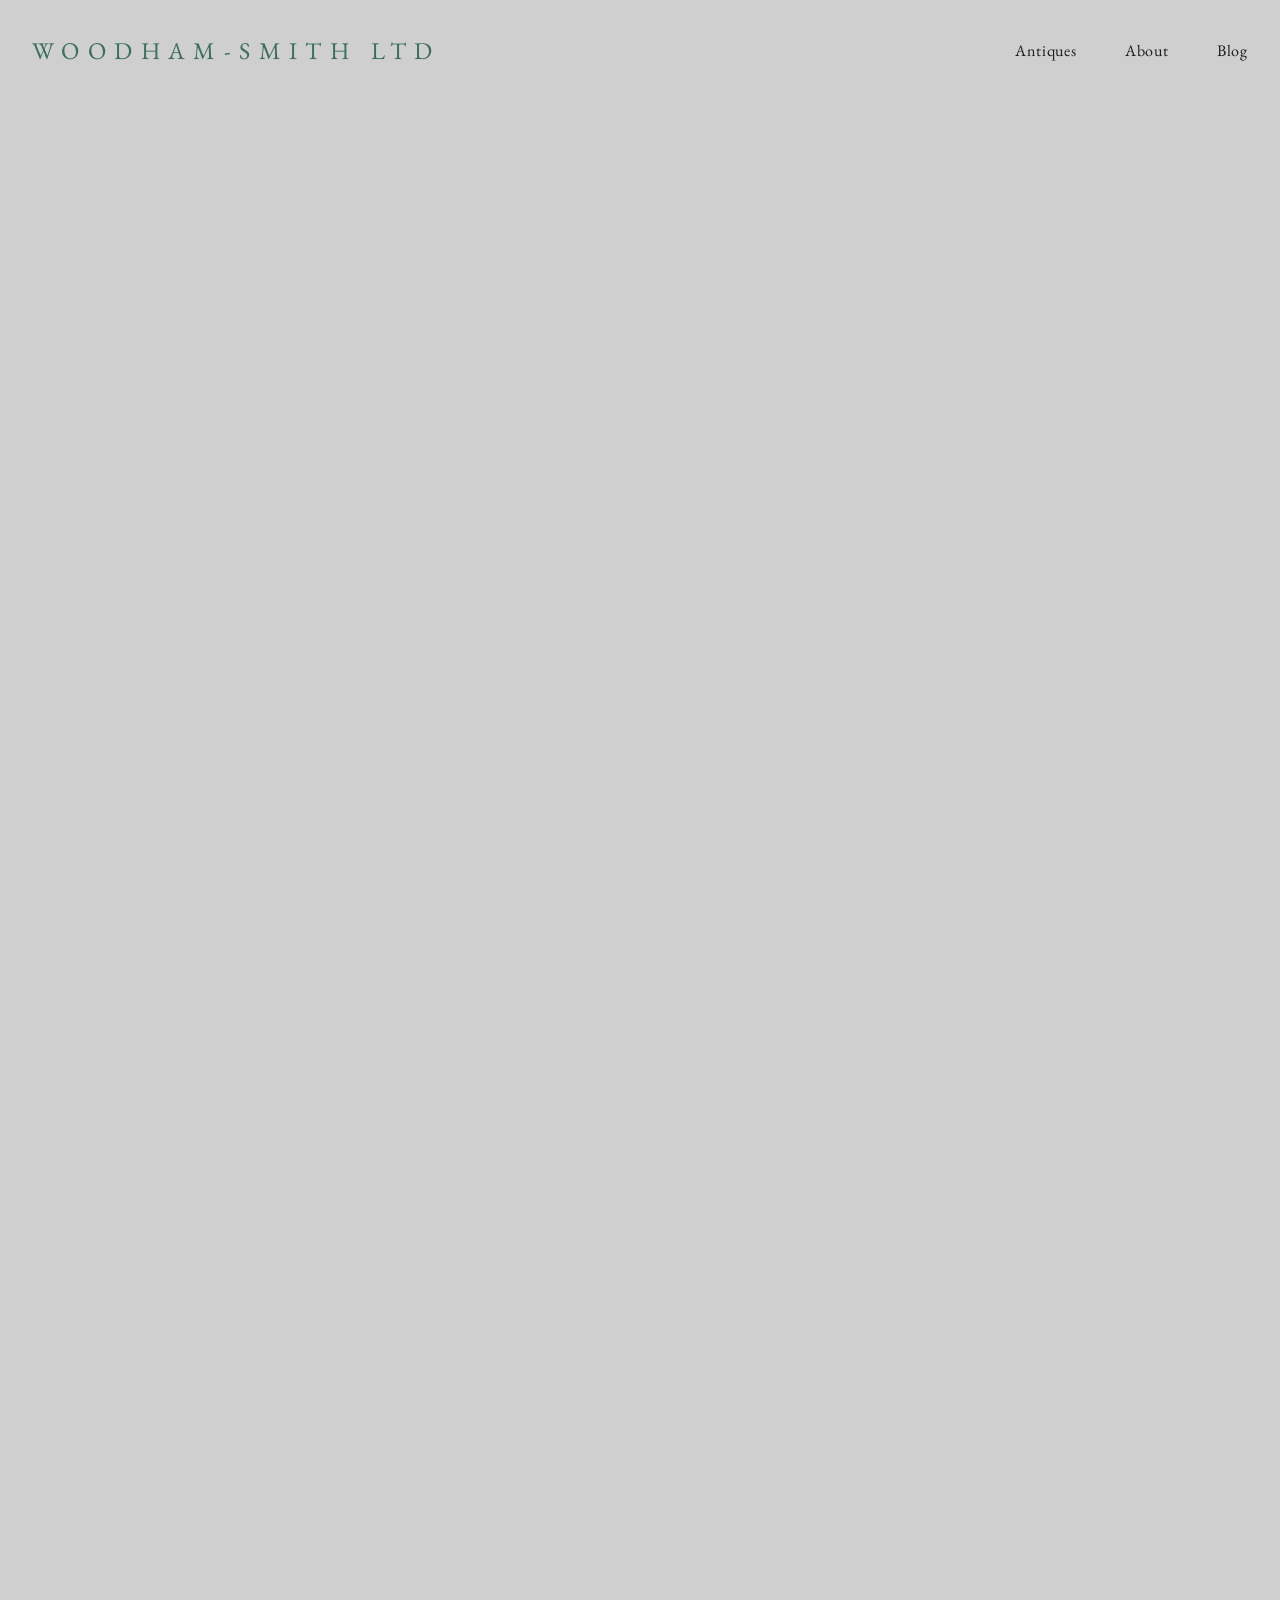
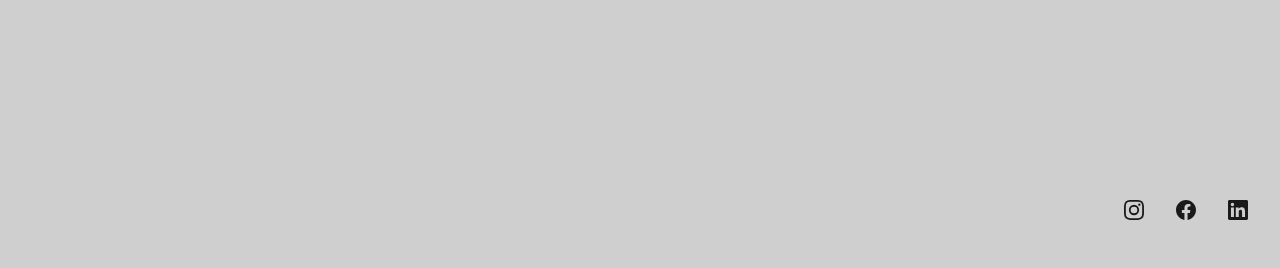
==== commit b8ea54b6: "Fix about and blog pages: add padding-top and container styles" ====
--- a/about.html
+++ b/about.html
@@ -6,6 +6,24 @@
     <title>About - Woodham Smith</title>
     <link href="https://fonts.googleapis.com/css2?family=EB+Garamond:wght@400;500;600;700&display=swap" rel="stylesheet">
     <link rel="stylesheet" href="css/style.css">
+    <style>
+        .about-page { padding-top: 100px; padding-bottom: var(--spacing-3xl); background-color: var(--color-off-white); }
+        .container { max-width: 800px; margin: 0 auto; padding: 0 var(--spacing-lg); }
+        .about-hero h1 { font-size: var(--fs-h2); margin-bottom: var(--spacing-xl); }
+        .about-text p { margin-bottom: var(--spacing-lg); line-height: var(--lh-relaxed); }
+        .about-text h2 { font-size: var(--fs-h3); margin-top: var(--spacing-2xl); margin-bottom: var(--spacing-lg); }
+        .contact-section { margin-top: var(--spacing-3xl); padding-top: var(--spacing-2xl); border-top: 1px solid var(--color-light-gray); }
+        .contact-section h2 { margin-bottom: var(--spacing-xl); }
+        .contact-info { display: grid; grid-template-columns: 1fr 1fr; gap: var(--spacing-xl); }
+        .contact-item h3 { font-size: var(--fs-base); text-transform: uppercase; letter-spacing: 0.1em; margin-bottom: var(--spacing-sm); }
+        @media (max-width: 768px) { .contact-info { grid-template-columns: 1fr; } }
+        .footer-minimal { padding: var(--spacing-xl) var(--spacing-lg); text-align: center; background-color: transparent; }
+        .footer-minimal-inner { max-width: 1400px; margin: 0 auto; }
+        .social-icons { display: flex; justify-content: center; gap: var(--spacing-lg); }
+        .social-icons a { display: inline-flex; width: 20px; height: 20px; color: var(--color-charcoal); transition: color var(--transition-normal); }
+        .social-icons a:hover { color: var(--color-gold); }
+        .social-icons svg { width: 100%; height: 100%; fill: currentColor; }
+    </style>
 </head>
 <body>
     <!-- Header -->
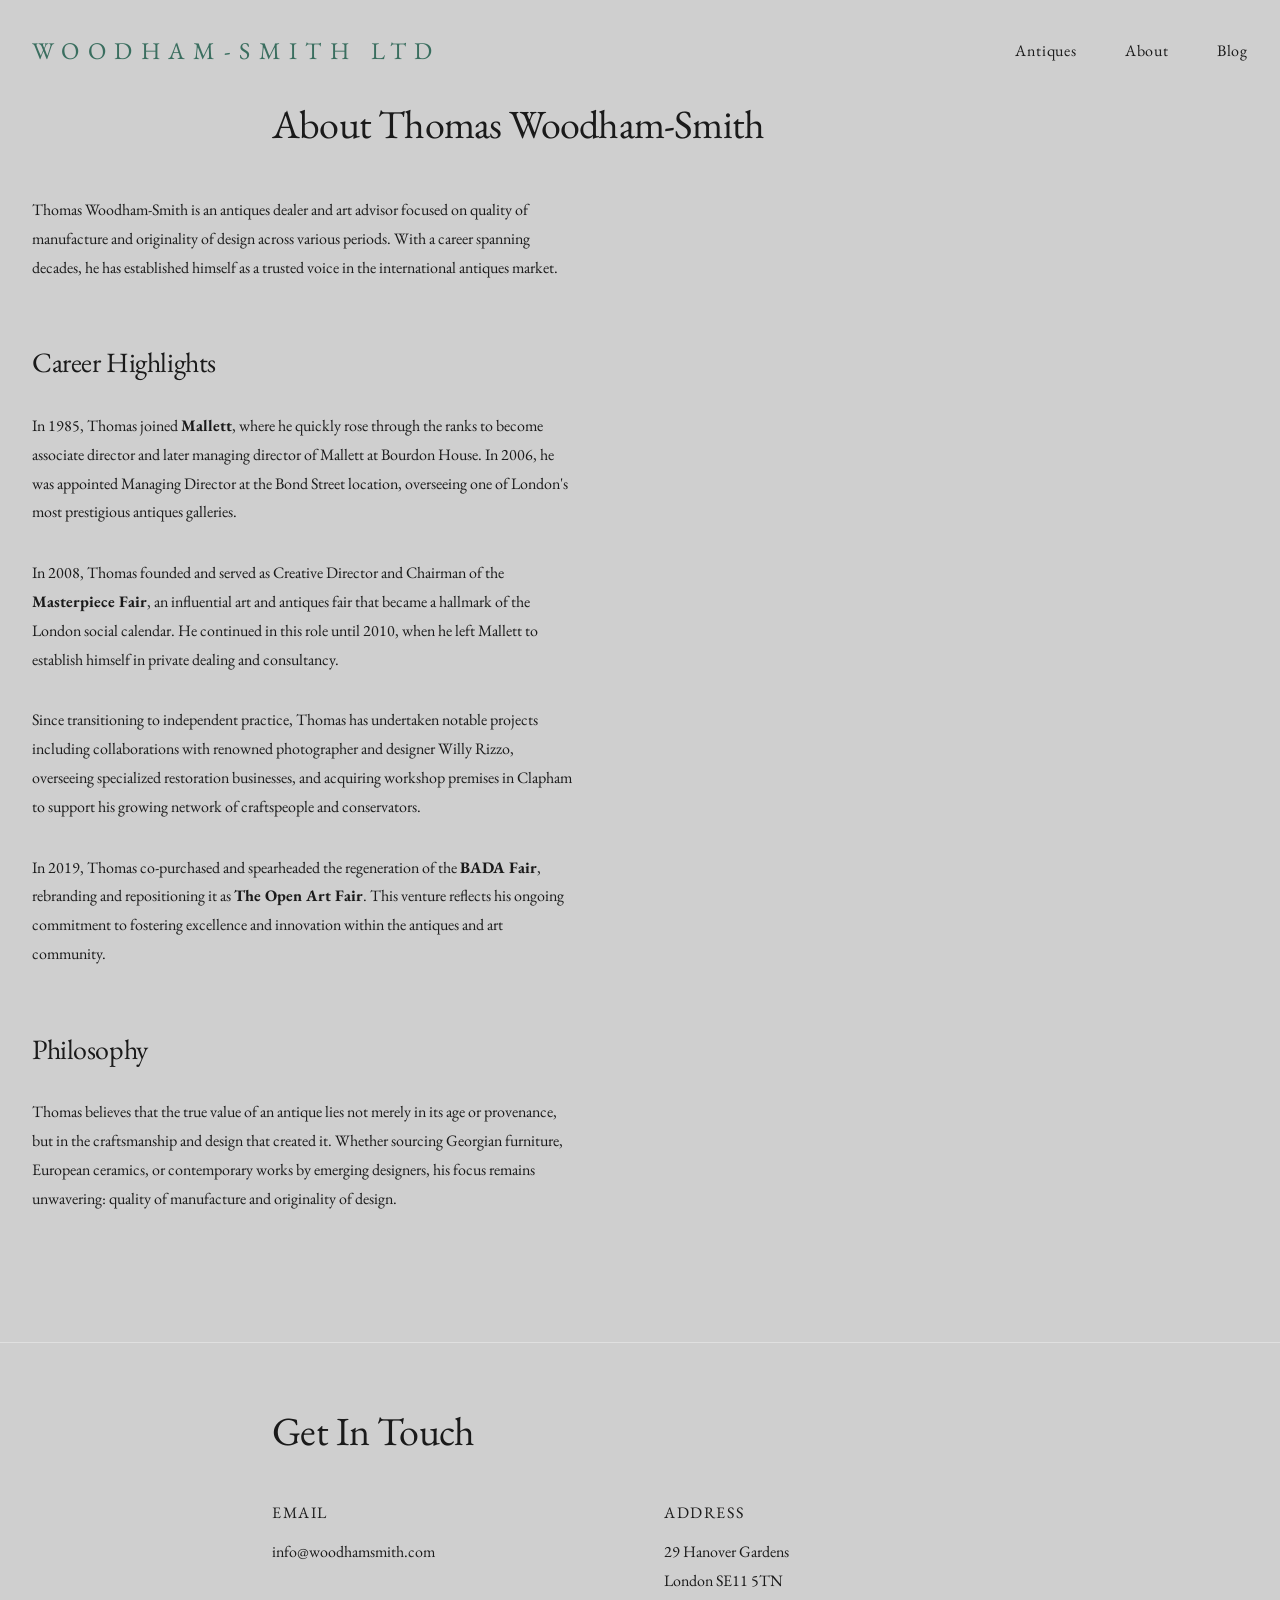
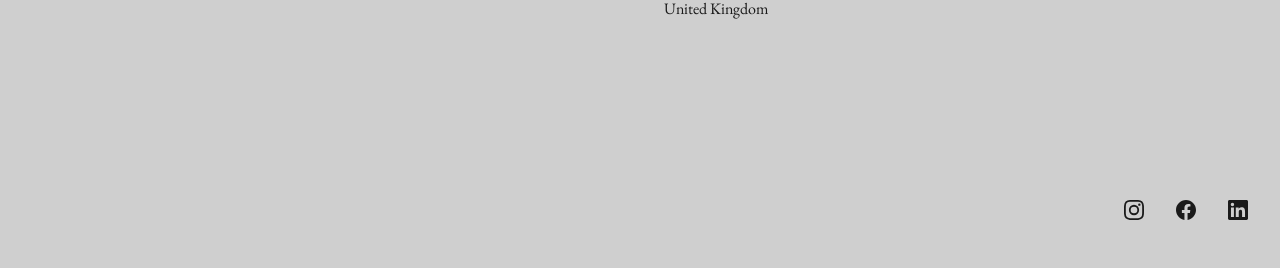
==== commit 065679be: "Fix fade-in opacity hiding content on about and blog pages" ====
--- a/about.html
+++ b/about.html
@@ -44,13 +44,13 @@
 
     <!-- Main Content -->
     <main class="about-page">
-        <section class="about-hero fade-in">
+        <section class="about-hero">
             <div class="container">
                 <h1>About Thomas Woodham-Smith</h1>
             </div>
         </section>
 
-        <section class="about-content fade-in">
+        <section class="about-content">
             <div class="container">
                 <div class="about-text">
                     <p>
@@ -84,7 +84,7 @@
             </div>
         </section>
 
-        <section class="contact-section fade-in">
+        <section class="contact-section">
             <div class="container">
                 <h2>Get In Touch</h2>
                 <div class="contact-info">
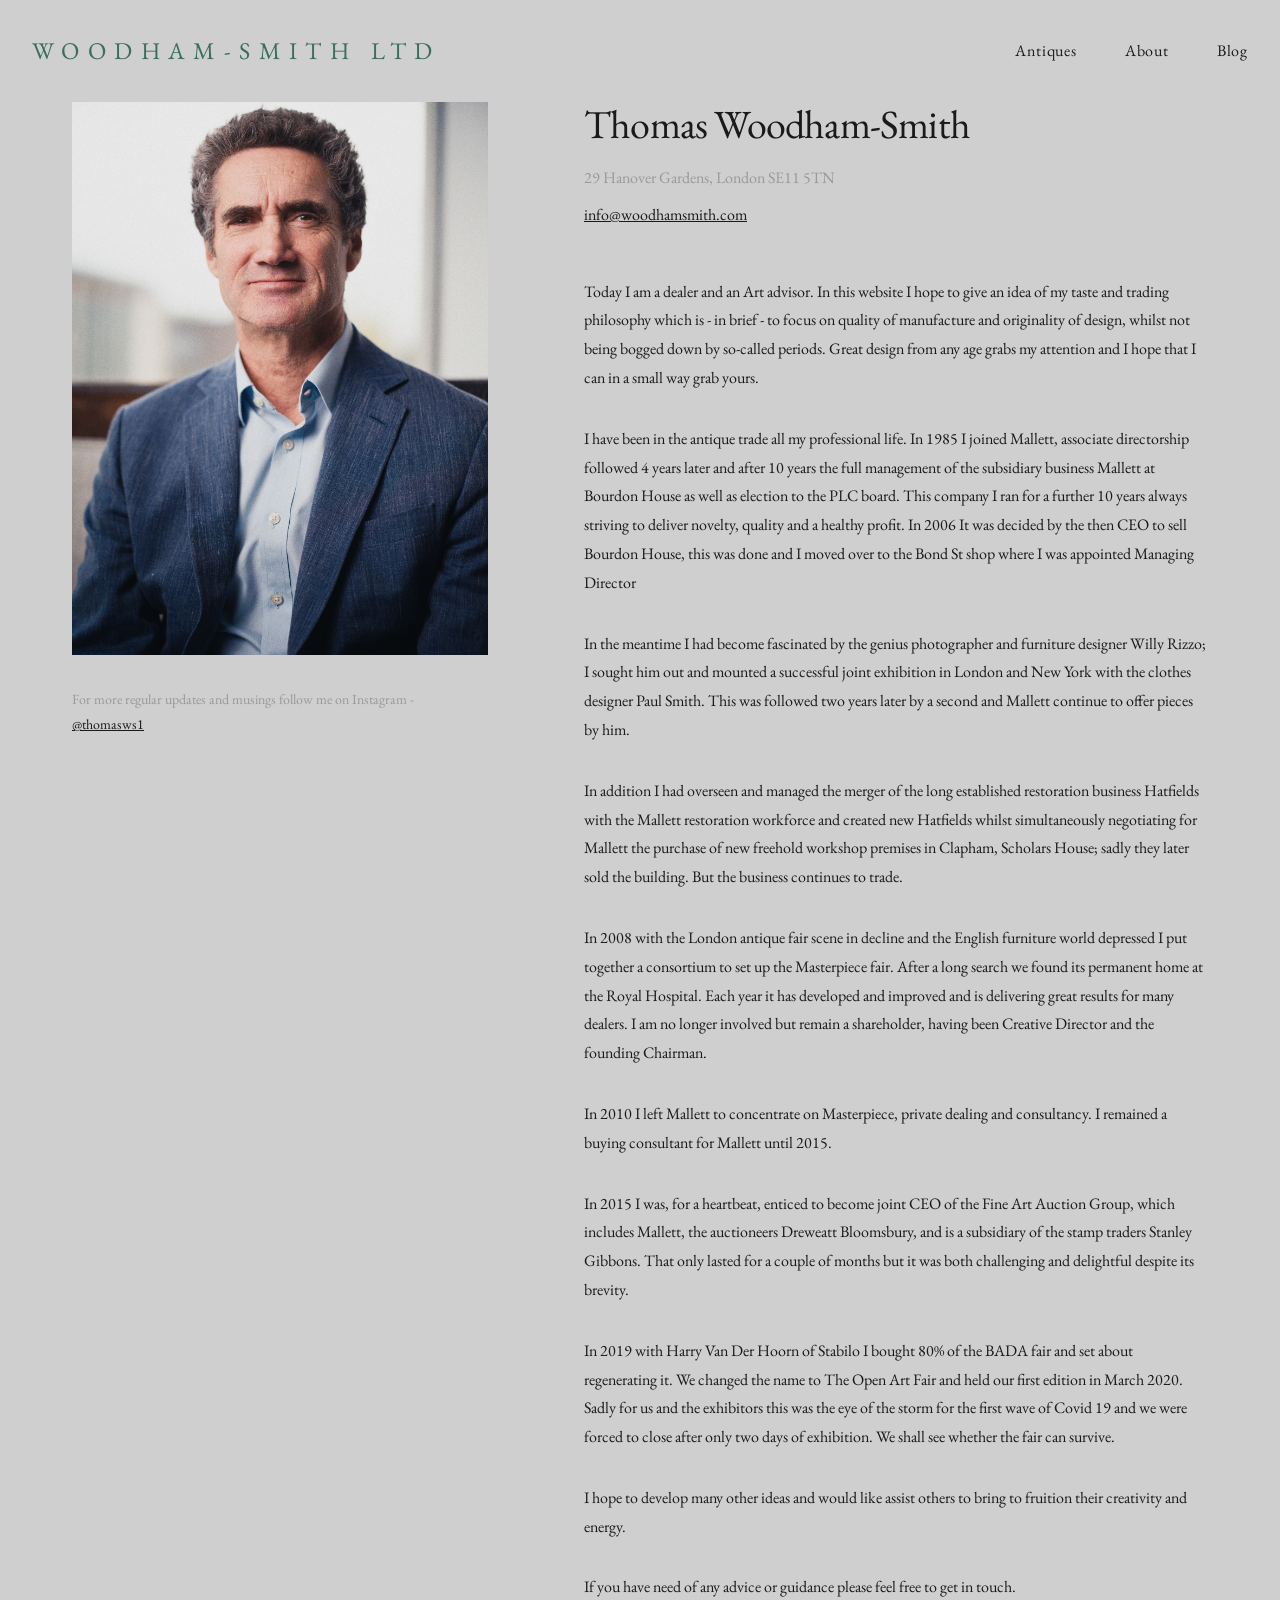
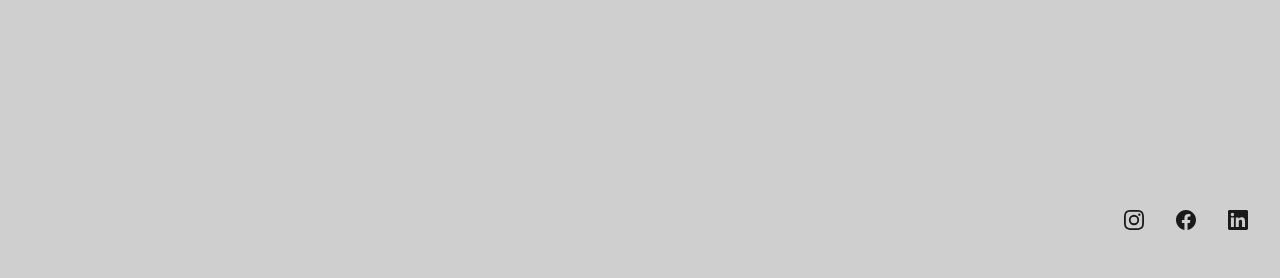
==== commit 200d75bb: "Swap bio photo for new portrait" ====
--- a/about.html
+++ b/about.html
@@ -8,15 +8,16 @@
     <link rel="stylesheet" href="css/style.css">
     <style>
         .about-page { padding-top: 100px; padding-bottom: var(--spacing-3xl); background-color: var(--color-off-white); }
-        .container { max-width: 800px; margin: 0 auto; padding: 0 var(--spacing-lg); }
-        .about-hero h1 { font-size: var(--fs-h2); margin-bottom: var(--spacing-xl); }
-        .about-text p { margin-bottom: var(--spacing-lg); line-height: var(--lh-relaxed); }
-        .about-text h2 { font-size: var(--fs-h3); margin-top: var(--spacing-2xl); margin-bottom: var(--spacing-lg); }
-        .contact-section { margin-top: var(--spacing-3xl); padding-top: var(--spacing-2xl); border-top: 1px solid var(--color-light-gray); }
-        .contact-section h2 { margin-bottom: var(--spacing-xl); }
-        .contact-info { display: grid; grid-template-columns: 1fr 1fr; gap: var(--spacing-xl); }
-        .contact-item h3 { font-size: var(--fs-base); text-transform: uppercase; letter-spacing: 0.1em; margin-bottom: var(--spacing-sm); }
-        @media (max-width: 768px) { .contact-info { grid-template-columns: 1fr; } }
+        .about-container { max-width: 1200px; margin: 0 auto; padding: 0 var(--spacing-lg); display: grid; grid-template-columns: 1fr 1.5fr; gap: var(--spacing-3xl); }
+        .about-image-col img { width: 100%; display: block; }
+        .about-image-col p { font-size: var(--fs-small); color: var(--color-medium-gray); margin-top: var(--spacing-lg); line-height: var(--lh-relaxed); }
+        .about-image-col a { color: var(--color-charcoal); text-decoration: underline; }
+        .about-text-col h1 { font-size: var(--fs-h2); margin-bottom: var(--spacing-sm); }
+        .about-text-col .address { font-size: var(--fs-base); color: var(--color-medium-gray); margin-bottom: var(--spacing-xs); }
+        .about-text-col .email { margin-bottom: var(--spacing-xl); }
+        .about-text-col .email a { text-decoration: underline; }
+        .about-text-col p { margin-bottom: var(--spacing-lg); line-height: var(--lh-relaxed); }
+        @media (max-width: 768px) { .about-container { grid-template-columns: 1fr; gap: var(--spacing-xl); } }
         .footer-minimal { padding: var(--spacing-xl) var(--spacing-lg); text-align: center; background-color: transparent; }
         .footer-minimal-inner { max-width: 1400px; margin: 0 auto; }
         .social-icons { display: flex; justify-content: center; gap: var(--spacing-lg); }
@@ -32,73 +33,47 @@
             <div class="logo">
                 <a href="index.html">Woodham-Smith LTD</a>
             </div>
-
             <nav class="nav" id="nav">
                 <a href="antiques.html" class="nav-link">Antiques</a>
                 <a href="about.html" class="nav-link active">About</a>
                 <a href="blog.html" class="nav-link">Blog</a>
             </nav>
-
         </div>
     </header>
 
     <!-- Main Content -->
     <main class="about-page">
-        <section class="about-hero">
-            <div class="container">
-                <h1>About Thomas Woodham-Smith</h1>
+        <div class="about-container">
+            <div class="about-image-col">
+                <img src="Thomas-Woodham-Smith.jpg" alt="Thomas Woodham-Smith">
+                <p>For more regular updates and musings follow me on Instagram - <a href="https://www.instagram.com/thomasws1/" target="_blank">@thomasws1</a></p>
             </div>
-        </section>
+            <div class="about-text-col">
+                <h1>Thomas Woodham-Smith</h1>
+                <p class="address">29 Hanover Gardens, London SE11 5TN</p>
+                <p class="email"><a href="mailto:info@woodhamsmith.com">info@woodhamsmith.com</a></p>
 
-        <section class="about-content">
-            <div class="container">
-                <div class="about-text">
-                    <p>
-                        Thomas Woodham-Smith is an antiques dealer and art advisor focused on quality of manufacture and originality of design across various periods. With a career spanning decades, he has established himself as a trusted voice in the international antiques market.
-                    </p>
+                <p>Today I am a dealer and an Art advisor. In this website I hope to give an idea of my taste and trading philosophy which is - in brief - to focus on quality of manufacture and originality of design, whilst not being bogged down by so-called periods. Great design from any age grabs my attention and I hope that I can in a small way grab yours.</p>
 
-                    <h2>Career Highlights</h2>
+                <p>I have been in the antique trade all my professional life. In 1985 I joined Mallett, associate directorship followed 4 years later and after 10 years the full management of the subsidiary business Mallett at Bourdon House as well as election to the PLC board. This company I ran for a further 10 years always striving to deliver novelty, quality and a healthy profit. In 2006 It was decided by the then CEO to sell Bourdon House, this was done and I moved over to the Bond St shop where I was appointed Managing Director</p>
 
-                    <p>
-                        In 1985, Thomas joined <strong>Mallett</strong>, where he quickly rose through the ranks to become associate director and later managing director of Mallett at Bourdon House. In 2006, he was appointed Managing Director at the Bond Street location, overseeing one of London's most prestigious antiques galleries.
-                    </p>
+                <p>In the meantime I had become fascinated by the genius photographer and furniture designer Willy Rizzo; I sought him out and mounted a successful joint exhibition in London and New York with the clothes designer Paul Smith. This was followed two years later by a second and Mallett continue to offer pieces by him.</p>
 
-                    <p>
-                        In 2008, Thomas founded and served as Creative Director and Chairman of the <strong>Masterpiece Fair</strong>, an influential art and antiques fair that became a hallmark of the London social calendar. He continued in this role until 2010, when he left Mallett to establish himself in private dealing and consultancy.
-                    </p>
+                <p>In addition I had overseen and managed the merger of the long established restoration business Hatfields with the Mallett restoration workforce and created new Hatfields whilst simultaneously negotiating for Mallett the purchase of new freehold workshop premises in Clapham, Scholars House; sadly they later sold the building. But the business continues to trade.</p>
 
-                    <p>
-                        Since transitioning to independent practice, Thomas has undertaken notable projects including collaborations with renowned photographer and designer Willy Rizzo, overseeing specialized restoration businesses, and acquiring workshop premises in Clapham to support his growing network of craftspeople and conservators.
-                    </p>
+                <p>In 2008 with the London antique fair scene in decline and the English furniture world depressed I put together a consortium to set up the Masterpiece fair. After a long search we found its permanent home at the Royal Hospital. Each year it has developed and improved and is delivering great results for many dealers. I am no longer involved but remain a shareholder, having been Creative Director and the founding Chairman.</p>
 
-                    <p>
-                        In 2019, Thomas co-purchased and spearheaded the regeneration of the <strong>BADA Fair</strong>, rebranding and repositioning it as <strong>The Open Art Fair</strong>. This venture reflects his ongoing commitment to fostering excellence and innovation within the antiques and art community.
-                    </p>
+                <p>In 2010 I left Mallett to concentrate on Masterpiece, private dealing and consultancy. I remained a buying consultant for Mallett until 2015.</p>
 
-                    <h2>Philosophy</h2>
+                <p>In 2015 I was, for a heartbeat, enticed to become joint CEO of the Fine Art Auction Group, which includes Mallett, the auctioneers Dreweatt Bloomsbury, and is a subsidiary of the stamp traders Stanley Gibbons. That only lasted for a couple of months but it was both challenging and delightful despite its brevity.</p>
 
-                    <p>
-                        Thomas believes that the true value of an antique lies not merely in its age or provenance, but in the craftsmanship and design that created it. Whether sourcing Georgian furniture, European ceramics, or contemporary works by emerging designers, his focus remains unwavering: quality of manufacture and originality of design.
-                    </p>
-                </div>
+                <p>In 2019 with Harry Van Der Hoorn of Stabilo I bought 80% of the BADA fair and set about regenerating it. We changed the name to The Open Art Fair and held our first edition in March 2020. Sadly for us and the exhibitors this was the eye of the storm for the first wave of Covid 19 and we were forced to close after only two days of exhibition. We shall see whether the fair can survive.</p>
+
+                <p>I hope to develop many other ideas and would like assist others to bring to fruition their creativity and energy.</p>
+
+                <p>If you have need of any advice or guidance please feel free to get in touch.</p>
             </div>
-        </section>
-
-        <section class="contact-section">
-            <div class="container">
-                <h2>Get In Touch</h2>
-                <div class="contact-info">
-                    <div class="contact-item">
-                        <h3>Email</h3>
-                        <p><a href="mailto:info@woodhamsmith.com">info@woodhamsmith.com</a></p>
-                    </div>
-                    <div class="contact-item">
-                        <h3>Address</h3>
-                        <p>29 Hanover Gardens<br>London SE11 5TN<br>United Kingdom</p>
-                    </div>
-                </div>
-            </div>
-        </section>
+        </div>
     </main>
 
     <footer class="footer-minimal">
@@ -110,6 +85,5 @@
             </div>
         </div>
     </footer>
-
 </body>
 </html>
--- a/css/style.css
+++ b/css/style.css
@@ -309,6 +309,27 @@
   background-color: var(--color-light-gray);
 }
 
+/* Mobile Navigation - stack below logo */
+@media (max-width: 767px) {
+  .header-container {
+    flex-direction: column;
+    align-items: center;
+    gap: var(--spacing-sm);
+  }
+
+  .nav {
+    gap: var(--spacing-lg);
+  }
+
+  .logo {
+    font-size: 1.2rem;
+  }
+
+  .nav a {
+    font-size: var(--fs-small);
+  }
+}
+
 /* Desktop Navigation */
 @media (min-width: 768px) {
   .nav {
@@ -432,7 +453,7 @@
 .product-image-wrapper {
   position: relative;
   overflow: hidden;
-  aspect-ratio: 3 / 4;
+  aspect-ratio: 1 / 1;
 }
 
 .product-image {
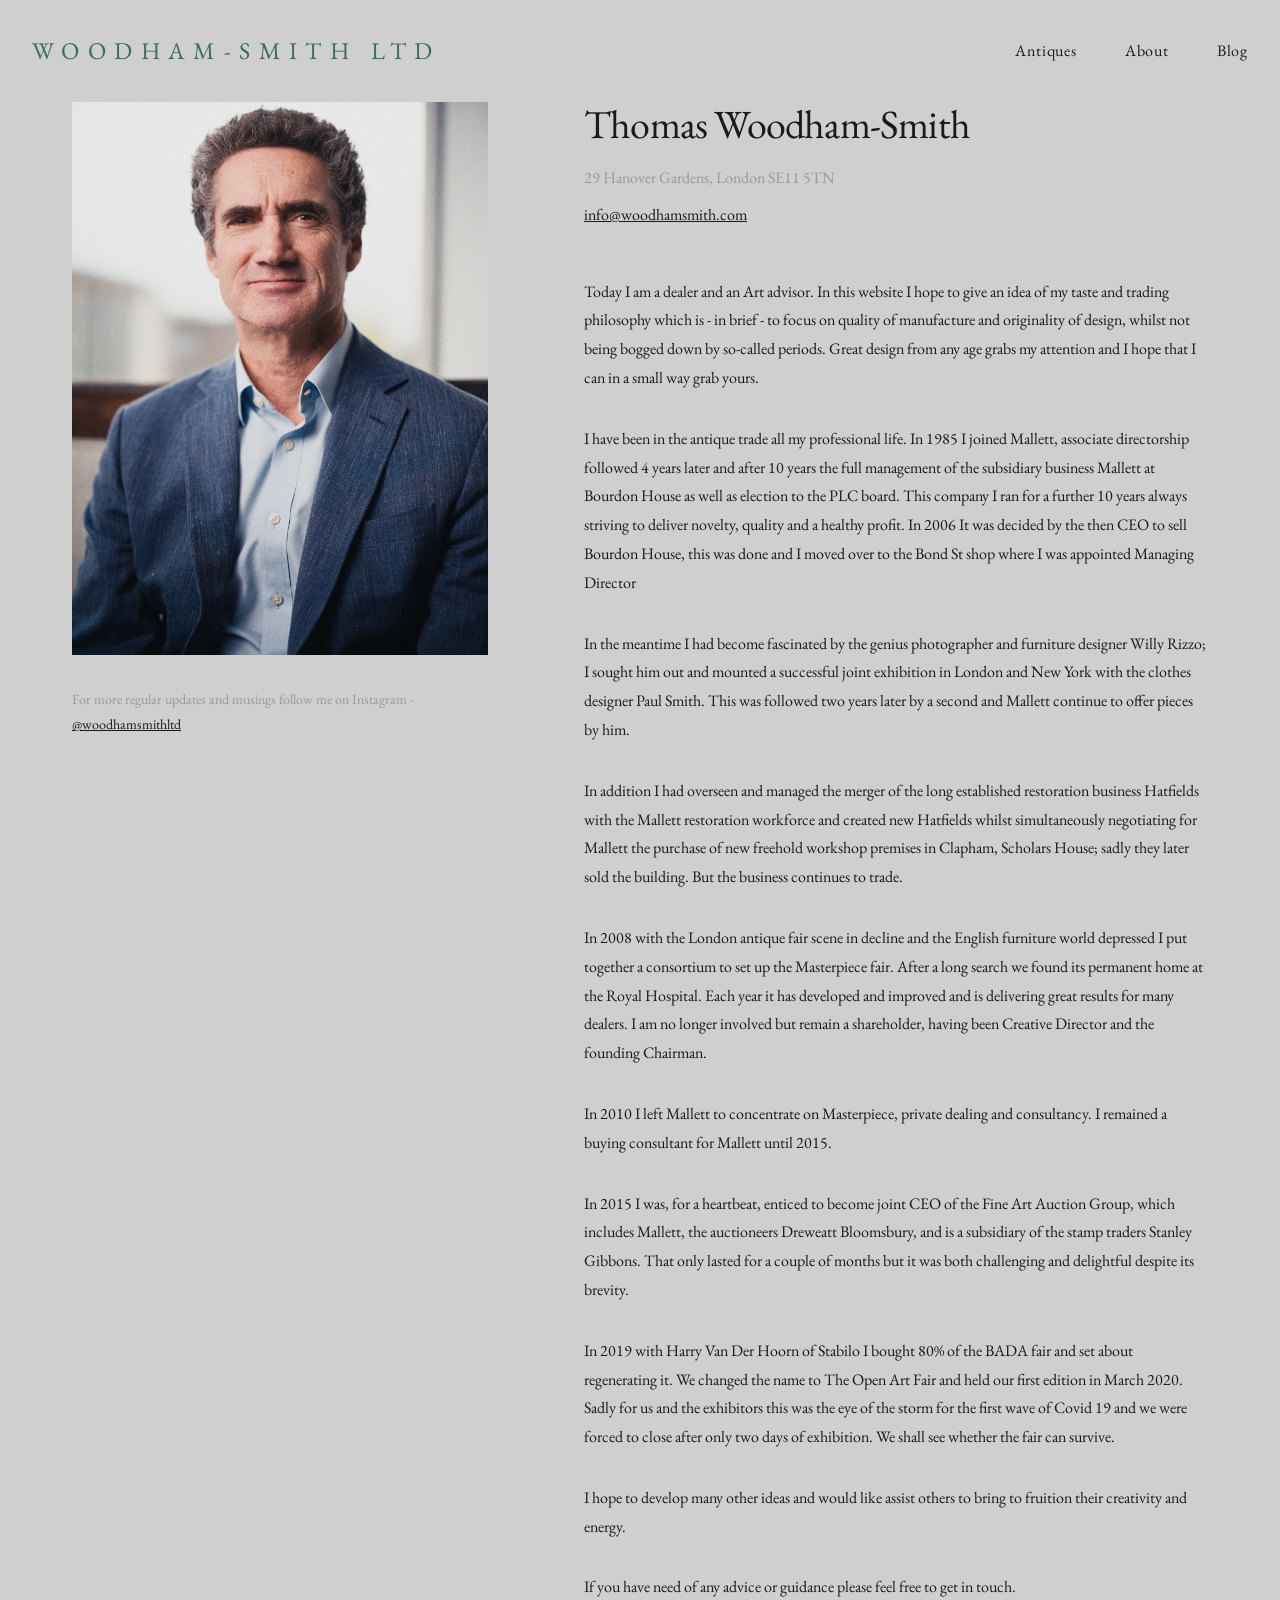
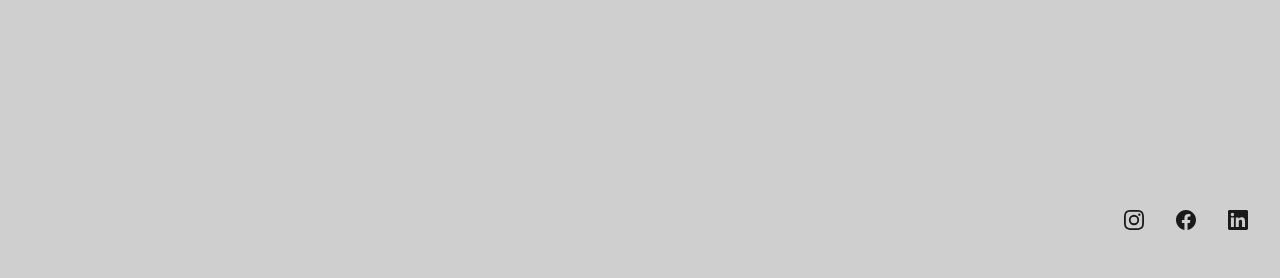
==== commit d41b5b7d: "Update Instagram handle to @woodhamsmithltd" ====
--- a/about.html
+++ b/about.html
@@ -46,7 +46,7 @@
         <div class="about-container">
             <div class="about-image-col">
                 <img src="Thomas-Woodham-Smith.jpg" alt="Thomas Woodham-Smith">
-                <p>For more regular updates and musings follow me on Instagram - <a href="https://www.instagram.com/thomasws1/" target="_blank">@thomasws1</a></p>
+                <p>For more regular updates and musings follow me on Instagram - <a href="https://www.instagram.com/woodhamsmithltd/" target="_blank">@woodhamsmithltd</a></p>
             </div>
             <div class="about-text-col">
                 <h1>Thomas Woodham-Smith</h1>
--- a/css/style.css
+++ b/css/style.css
@@ -626,7 +626,7 @@
 }
 
 .product-gallery-main {
-  aspect-ratio: 3 / 4;
+  aspect-ratio: 1 / 1;
   overflow: hidden;
   background-color: var(--color-light-gray);
   margin-bottom: var(--spacing-md);
